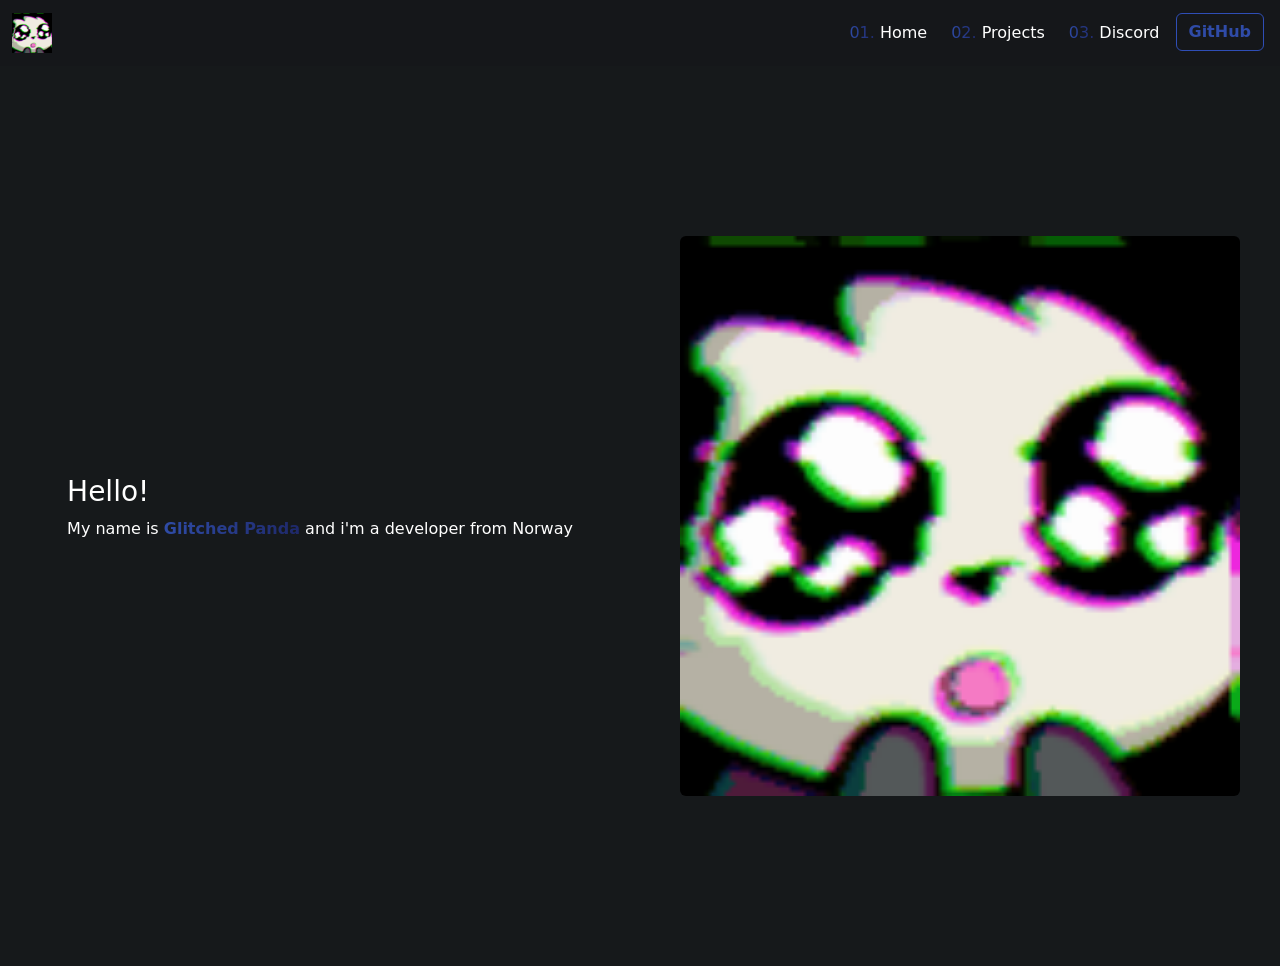
==== index.html @ eca8d56a "Added text i forgot to add in the previous commit" ====
<!doctype html>
<html lang="en">
  <head>
    <meta charset="utf-8">
    <meta name="viewport" content="width=device-width, initial-scale=1">
    <title>GlitchedPanda</title>

    <link href="assets/css/bootstrap.min.css" rel="stylesheet">
    <script src="assets/js/bootstrap.bundle.min.js"></script>

    <link rel="stylesheet" href="assets/css/colors.css">
    <link rel="shortcut icon" href="assets/images/logo.gif" type="image/x-icon">
    <link rel="apple-touch-icon" sizes="60x60" href="assets/images/logo.gif">
    <link rel="icon" href="/assets/images/logo.gif">
  </head>
  <body class="bg-dark-c text-white"> 
    <nav class="navbar navbar-expand-sm navbar-dark sticky-top">
      <div class="container-fluid">
        <a class="navbar-brand" href="#"><img src="assets/images/logo.gif" alt="Logo" style="width:40px;"></a>
        <button class="navbar-toggler" type="button" data-bs-toggle="collapse" data-bs-target="#collapsibleNavbar">
          <span class="navbar-toggler-icon"></span>
        </button>
        <div class="collapse navbar-collapse" id="collapsibleNavbar">
          
          <div class="me-auto"></div>

          <ul class="navbar-nav d-flex">
            <li class="nav-item p-1">
              <a class="nav-link blue-text-hover" href="/"><span class="blue-gradient-text">01.</span> Home</a>
            </li>
            <li class="nav-item p-1">
              <a class="nav-link blue-text-hover" href="/"><span class="blue-gradient-text">02.</span> Projects</a>
            </li>
            <li class="nav-item p-1">
              <a class="nav-link blue-text-hover" href="https://www.discordapp.com/users/792838035028705319" target="_blank"><span class="blue-gradient-text">03.</span> Discord</a>
            </li>
            <li class="nav-item p-1">
              <button class="btn btn-primary" type="button"><a href="https://github.com/GlitchedPanda" target="_blank" class="d-btn">GitHub</a></button>
            </li>
          </ul>
    
        </div>
      </div>
    </nav>

    <div class="container-fluid">
      <div class="row">
        <div class="col-lg-6 d-flex justify-content-center align-items-center" style="height: 100vh">
          <div class="">
            <h3>Hello!</h1>
            <p>My name is <strong class="blue-gradient-text">Glitched Panda</strong> and i'm a developer from Norway</p>
          </div>
        </div>
        <div class="col-lg-6 d-flex align-items-center justify-content-center">
          <img src="assets/images/logo.gif" alt="logo" class="thumbnail img-fluid rounded" style="width: 35rem;">
        </div>
    </div>
    </div>
  </body>
</html>
---- assets/css/colors.css ----
.navbar-dark {
    background-color: #15171a;
}

.bg-dark-c {
    background-color: #16191b;
}

.btn-primary {
    background-color: #2f4ba700;
    color: #2f4ba7;
    border-color: #2f4eb6;
    font-weight: bold;
    animation-delay: 0.25s;
}

.btn-primary:hover {
    color: #2a4396;
    background-color: #2f4ba73a;
    border-color: #2a4396;
}

.d-btn {
    color: #2f4ba7;
}

.d-btn:hover {
    color: #2a4396
}

.blue-gradient-text {
    background-color: #2f4ba7;
    background-image: linear-gradient(85deg, #2f4ca7, #1e2869);
    background-size: 100%;
    background-clip: text;
    -webkit-background-clip: text;
    -moz-background-clip: text;
    -webkit-text-fill-color: transparent; 
    -moz-text-fill-color: transparent;
}

.blue-text-hover {
    color: white;
    animation-delay: 0.25s;
}

.blue-text-hover:hover {
    color: #2f4ba7;
}

a {
    text-decoration: none;
    color: white;
}
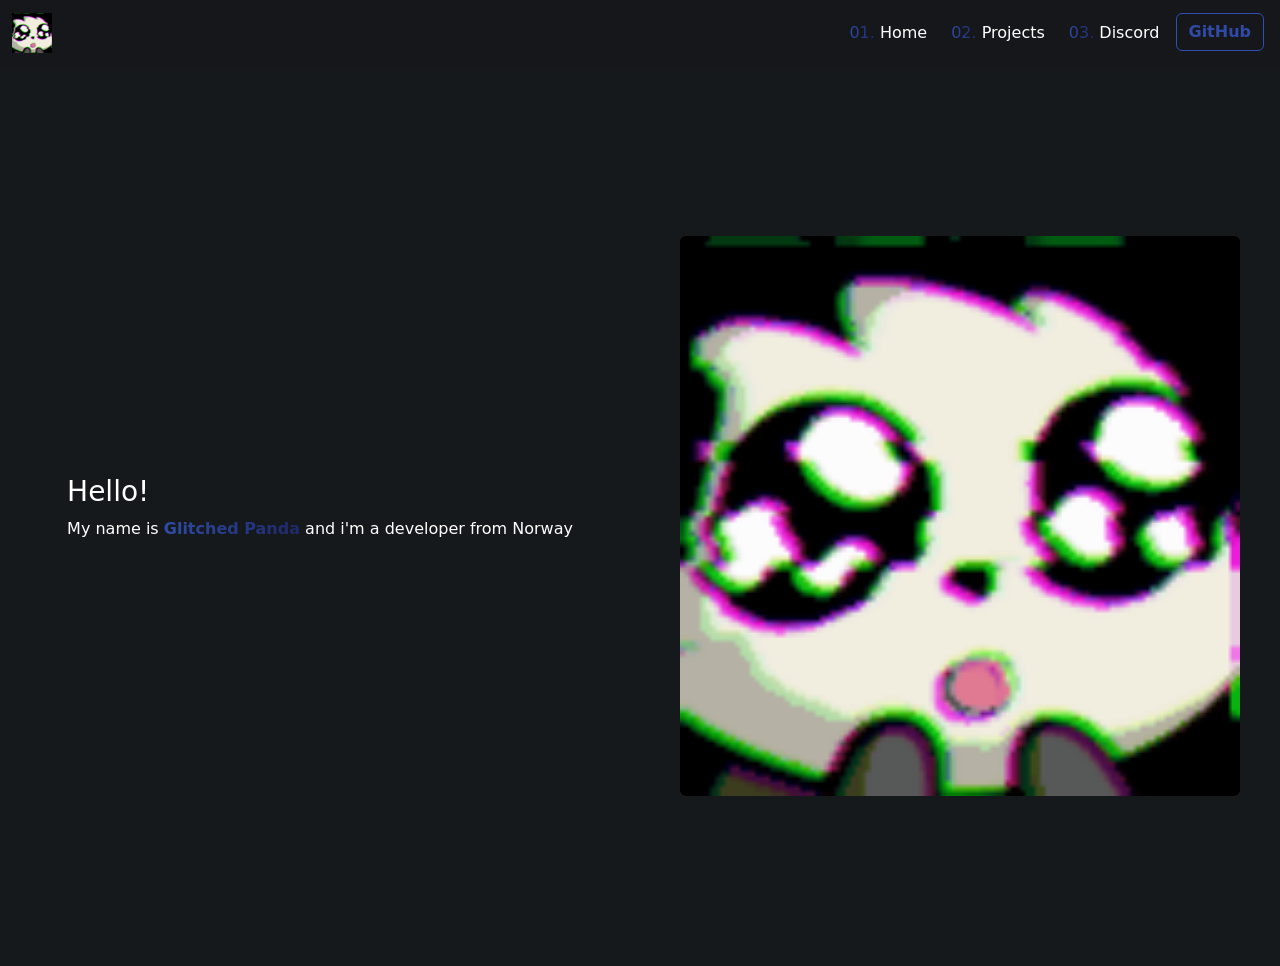
==== commit 3c405a43: "Further improve website responsiveness" ====
--- a/index.html
+++ b/index.html
@@ -44,17 +44,17 @@
     </nav>
 
     <div class="container-fluid">
-      <div class="row">
+      <div class="row justify-content-center align-items-center">
         <div class="col-lg-6 d-flex justify-content-center align-items-center" style="height: 100vh">
-          <div class="">
-            <h3>Hello!</h1>
+          <div class="p-5">
+            <h3>Hello!</h1> 
             <p>My name is <strong class="blue-gradient-text">Glitched Panda</strong> and i'm a developer from Norway</p>
           </div>
         </div>
-        <div class="col-lg-6 d-flex align-items-center justify-content-center">
+        <div class="col-lg-6 d-flex justify-content-center align-items-center" style="height: 100vh;">
           <img src="assets/images/logo.gif" alt="logo" class="thumbnail img-fluid rounded" style="width: 35rem;">
         </div>
-    </div>
+      </div>
     </div>
   </body>
 </html>
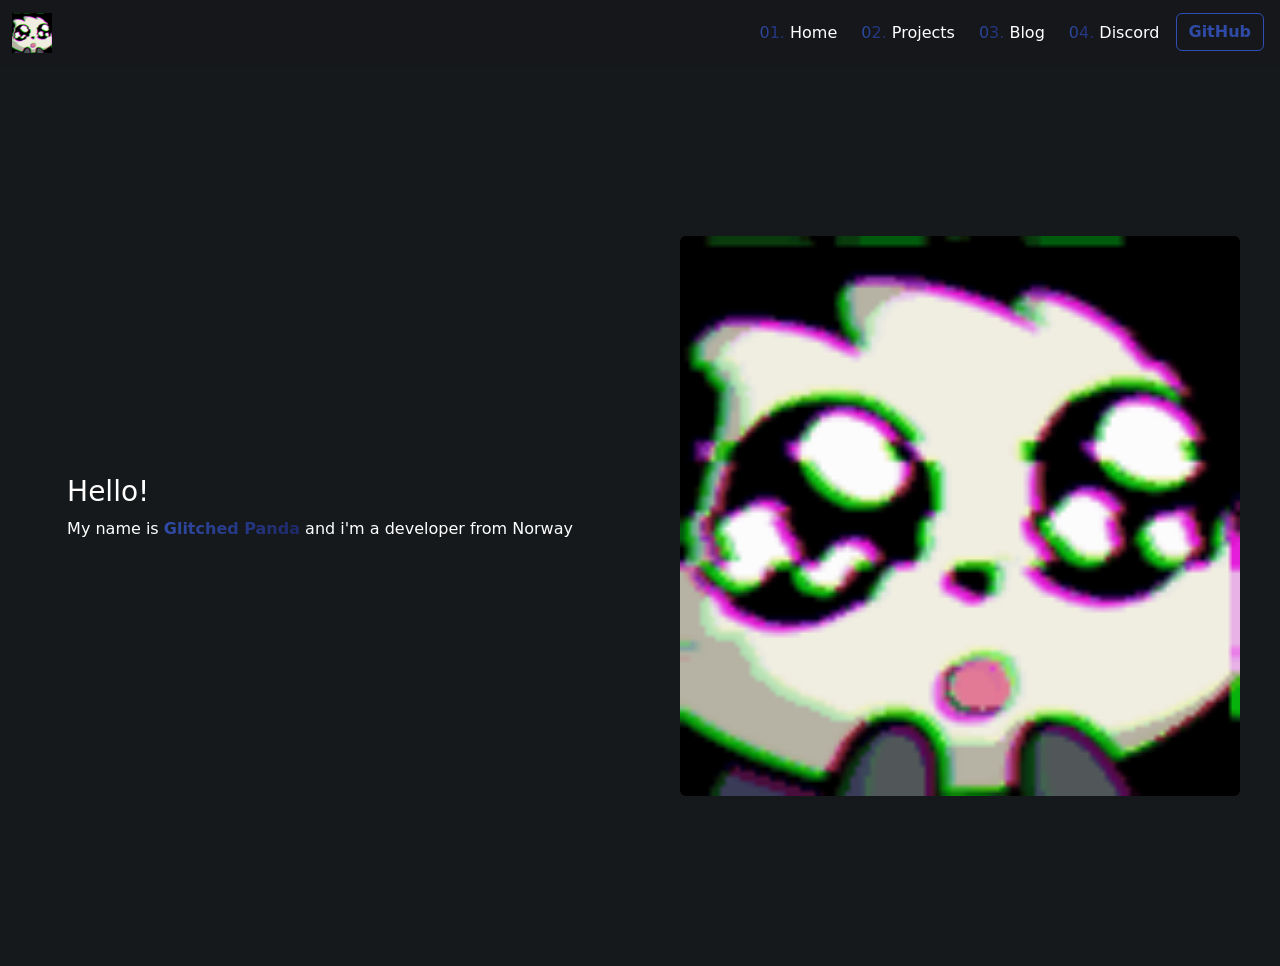
==== commit dcb3a6c2: "Added blog button to navbar" ====
--- a/index.html
+++ b/index.html
@@ -32,7 +32,10 @@
               <a class="nav-link blue-text-hover" href="/"><span class="blue-gradient-text">02.</span> Projects</a>
             </li>
             <li class="nav-item p-1">
-              <a class="nav-link blue-text-hover" href="https://www.discordapp.com/users/792838035028705319" target="_blank"><span class="blue-gradient-text">03.</span> Discord</a>
+              <a class="nav-link blue-text-hover" href="https://blog.glitchedpanda.cf/"><span class="blue-gradient-text">03.</span> Blog</a>
+            </li>
+            <li class="nav-item p-1">
+              <a class="nav-link blue-text-hover" href="https://www.discordapp.com/users/792838035028705319" target="_blank"><span class="blue-gradient-text">04.</span> Discord</a>
             </li>
             <li class="nav-item p-1">
               <button class="btn btn-primary" type="button"><a href="https://github.com/GlitchedPanda" target="_blank" class="d-btn">GitHub</a></button>
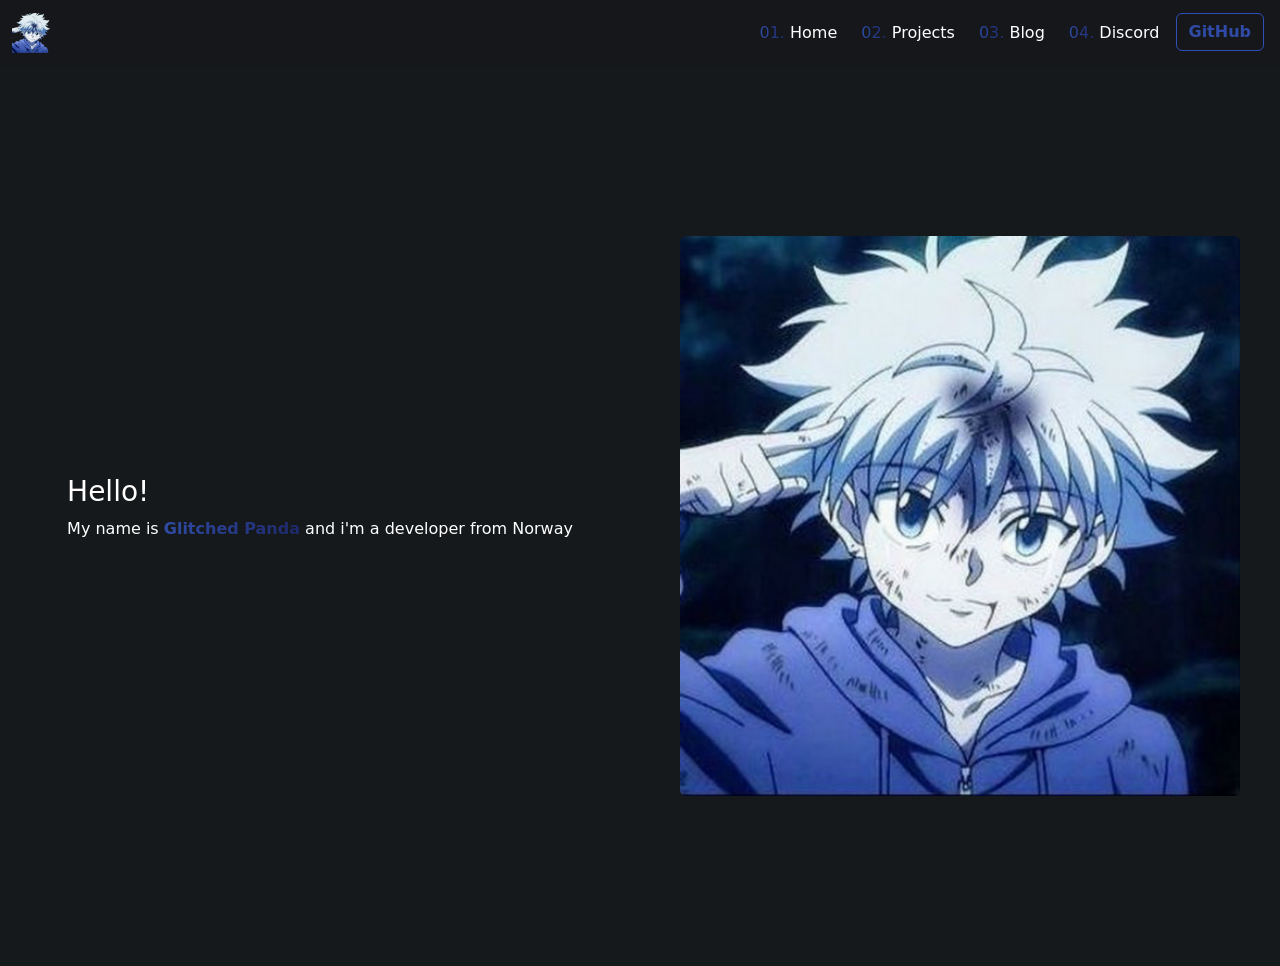
==== commit fe750269: "Updated image" ====
--- a/index.html
+++ b/index.html
@@ -9,14 +9,14 @@
     <script src="assets/js/bootstrap.bundle.min.js"></script>
 
     <link rel="stylesheet" href="assets/css/colors.css">
-    <link rel="shortcut icon" href="assets/images/logo.gif" type="image/x-icon">
-    <link rel="apple-touch-icon" sizes="60x60" href="assets/images/logo.gif">
-    <link rel="icon" href="/assets/images/logo.gif">
+    <link rel="shortcut icon" href="assets/images/logo-no-bg.png" type="image/x-icon">
+    <link rel="apple-touch-icon" sizes="60x60" href="assets/images/logo-no-bg.png">
+    <link rel="icon" href="/assets/images/logo-no-bg.png">
   </head>
   <body class="bg-dark-c text-white"> 
     <nav class="navbar navbar-expand-sm navbar-dark sticky-top">
       <div class="container-fluid">
-        <a class="navbar-brand" href="#"><img src="assets/images/logo.gif" alt="Logo" style="width:40px;"></a>
+        <a class="navbar-brand" href="#"><img src="assets/images/logo-no-bg.png" alt="Logo" style="width:40px;"></a>
         <button class="navbar-toggler" type="button" data-bs-toggle="collapse" data-bs-target="#collapsibleNavbar">
           <span class="navbar-toggler-icon"></span>
         </button>
@@ -55,7 +55,7 @@
           </div>
         </div>
         <div class="col-lg-6 d-flex justify-content-center align-items-center" style="height: 100vh;">
-          <img src="assets/images/logo.gif" alt="logo" class="thumbnail img-fluid rounded" style="width: 35rem;">
+          <img src="assets/images/logo.jpeg" alt="logo" class="thumbnail img-fluid rounded" style="width: 35rem;">
         </div>
       </div>
     </div>
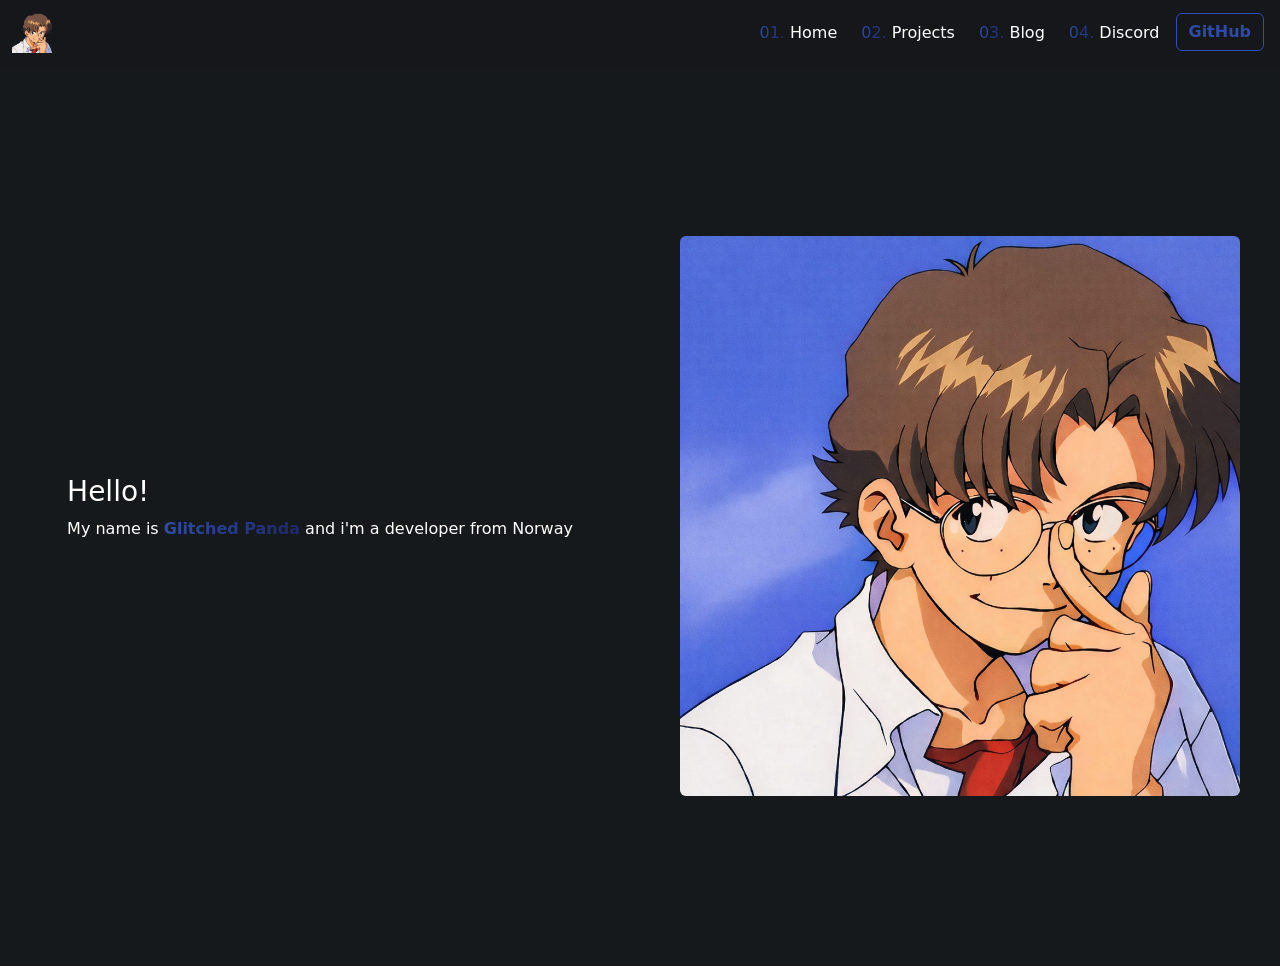
==== commit c5e027b2: "Updated images" ====
--- a/index.html
+++ b/index.html
@@ -16,7 +16,7 @@
   <body class="bg-dark-c text-white"> 
     <nav class="navbar navbar-expand-sm navbar-dark sticky-top">
       <div class="container-fluid">
-        <a class="navbar-brand" href="#"><img src="assets/images/logo-no-bg.png" alt="Logo" style="width:40px;"></a>
+        <a class="navbar-brand" href="#"><img src="assets/images/pfp-no-bg.png" alt="Logo" style="width:40px;"></a>
         <button class="navbar-toggler" type="button" data-bs-toggle="collapse" data-bs-target="#collapsibleNavbar">
           <span class="navbar-toggler-icon"></span>
         </button>
@@ -55,7 +55,7 @@
           </div>
         </div>
         <div class="col-lg-6 d-flex justify-content-center align-items-center" style="height: 100vh;">
-          <img src="assets/images/logo.jpeg" alt="logo" class="thumbnail img-fluid rounded" style="width: 35rem;">
+          <img src="assets/images/pfp.png" alt="logo" class="thumbnail img-fluid rounded" style="width: 35rem;">
         </div>
       </div>
     </div>
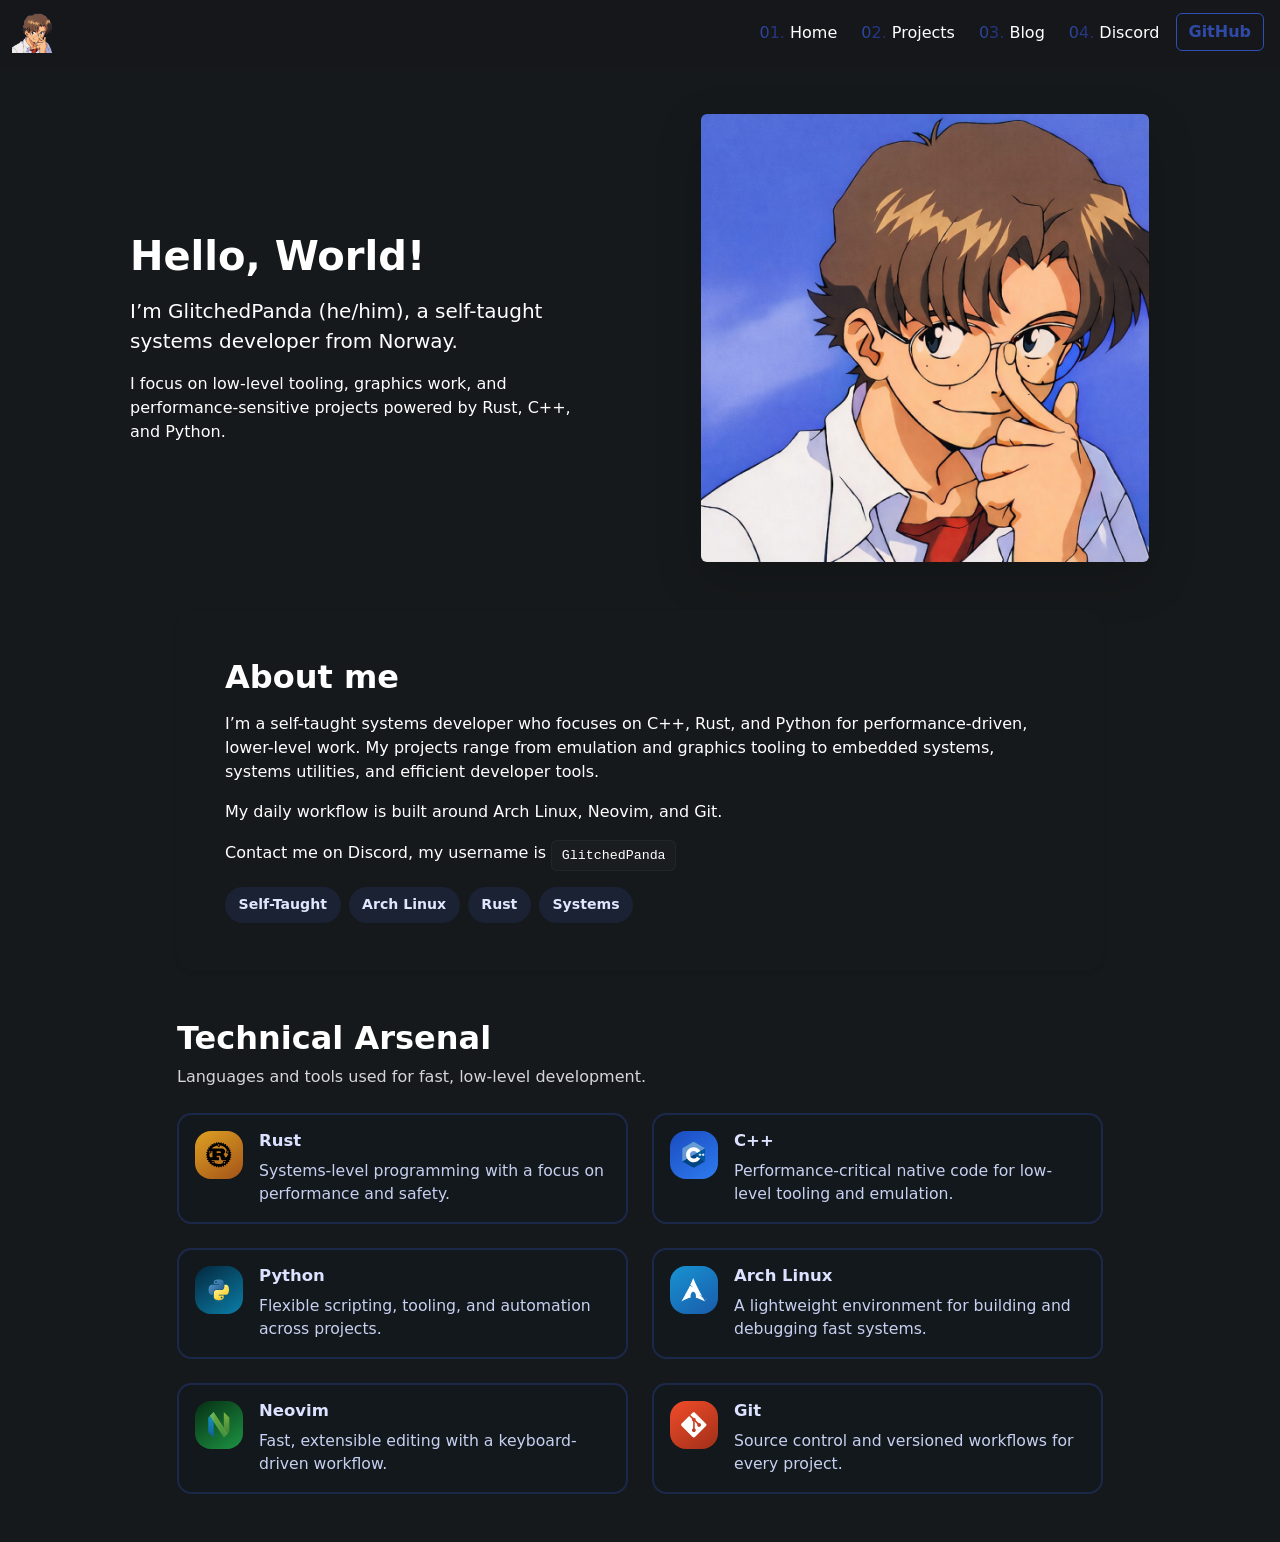
==== commit 7a908d32: "Updated website with a full main page and a basic projects overview page" ====
--- a/index.html
+++ b/index.html
@@ -4,14 +4,24 @@
     <meta charset="utf-8">
     <meta name="viewport" content="width=device-width, initial-scale=1">
     <title>GlitchedPanda</title>
+    <meta name="description" content="I’m a self-taught systems developer building fast tooling, emulation, and graphics work with Rust, C++, and Python.">
+    <meta property="og:title" content="GlitchedPanda">
+    <meta property="og:description" content="I build fast, low-level tools and graphics projects using Rust, C++, and Python.">
+    <meta property="og:type" content="website">
+    <meta property="og:image" content="/assets/images/pfp-no-bg.png">
+    <meta property="og:image:alt" content="GlitchedPanda profile logo">
+    <meta name="twitter:card" content="summary_large_image">
+    <meta name="twitter:title" content="GlitchedPanda">
+    <meta name="twitter:description" content="I build fast, low-level tools and graphics projects using Rust, C++, and Python.">
+    <meta name="twitter:image" content="/assets/images/pfp-no-bg.png">
 
     <link href="assets/css/bootstrap.min.css" rel="stylesheet">
     <script src="assets/js/bootstrap.bundle.min.js"></script>
 
     <link rel="stylesheet" href="assets/css/colors.css">
-    <link rel="shortcut icon" href="assets/images/logo-no-bg.png" type="image/x-icon">
-    <link rel="apple-touch-icon" sizes="60x60" href="assets/images/logo-no-bg.png">
-    <link rel="icon" href="/assets/images/logo-no-bg.png">
+    <link rel="shortcut icon" href="assets/images/pfp-no-bg.png" type="image/x-icon">
+    <link rel="apple-touch-icon" sizes="60x60" href="assets/images/pfp-no-bg.png">
+    <link rel="icon" href="/assets/images/pfp-no-bg.png">
   </head>
   <body class="bg-dark-c text-white"> 
     <nav class="navbar navbar-expand-sm navbar-dark sticky-top">
@@ -29,16 +39,16 @@
               <a class="nav-link blue-text-hover" href="/"><span class="blue-gradient-text">01.</span> Home</a>
             </li>
             <li class="nav-item p-1">
-              <a class="nav-link blue-text-hover" href="/"><span class="blue-gradient-text">02.</span> Projects</a>
-            </li>
-            <li class="nav-item p-1">
-              <a class="nav-link blue-text-hover" href="https://blog.glitchedpanda.cf/"><span class="blue-gradient-text">03.</span> Blog</a>
+              <a class="nav-link blue-text-hover" href="projects.html"><span class="blue-gradient-text">02.</span> Projects</a>
+            </li>
+            <li class="nav-item p-1">
+              <a class="nav-link blue-text-hover" href="https://blog.glitchedpanda.dev/"><span class="blue-gradient-text">03.</span> Blog</a>
             </li>
             <li class="nav-item p-1">
               <a class="nav-link blue-text-hover" href="https://www.discordapp.com/users/792838035028705319" target="_blank"><span class="blue-gradient-text">04.</span> Discord</a>
             </li>
             <li class="nav-item p-1">
-              <button class="btn btn-primary" type="button"><a href="https://github.com/GlitchedPanda" target="_blank" class="d-btn">GitHub</a></button>
+              <a class="btn btn-primary d-btn" href="https://github.com/GlitchedPanda" target="_blank">GitHub</a>
             </li>
           </ul>
     
@@ -46,18 +56,147 @@
       </div>
     </nav>
 
-    <div class="container-fluid">
-      <div class="row justify-content-center align-items-center">
-        <div class="col-lg-6 d-flex justify-content-center align-items-center" style="height: 100vh">
-          <div class="p-5">
-            <h3>Hello!</h1> 
-            <p>My name is <strong class="blue-gradient-text">Glitched Panda</strong> and i'm a developer from Norway</p>
+    <main class="container-fluid">
+      <section class="container py-5">
+        <div class="row g-4 justify-content-center align-items-center">
+          <div class="col-12 col-lg-6 d-flex align-items-center">
+            <div class="p-4 p-lg-5 text-center text-lg-start">
+              <h1 class="display-6 fw-bold mb-3">Hello, World!</h1>
+              <p class="lead mb-3">I’m GlitchedPanda (he/him), a self-taught systems developer from Norway.</p>
+              <p class="mb-0">I focus on low-level tooling, graphics work, and performance-sensitive projects powered by Rust, C++, and Python.</p>
+            </div>
+          </div>
+          <div class="col-12 col-lg-6 d-flex justify-content-center align-items-center">
+            <img src="assets/images/pfp.png" alt="logo" class="img-fluid rounded shadow-lg hero-image">
           </div>
         </div>
-        <div class="col-lg-6 d-flex justify-content-center align-items-center" style="height: 100vh;">
-          <img src="assets/images/pfp.png" alt="logo" class="thumbnail img-fluid rounded" style="width: 35rem;">
+      </section>
+
+      <section class="container pb-5">
+        <div class="row justify-content-center">
+          <div class="col-12 col-xl-10">
+            <div class="bg-dark-c p-4 p-lg-5 rounded-4 shadow-sm mb-5">
+              <h2 class="fw-bold mb-3">About me</h2>
+              <p class="mb-3">I’m a self-taught systems developer who focuses on C++, Rust, and Python for performance-driven, lower-level work. My projects range from emulation and graphics tooling to embedded systems, systems utilities, and efficient developer tools.</p>
+              <p class="mb-3">My daily workflow is built around Arch Linux, Neovim, and Git.</p>
+              <p class="mb-3">Contact me on Discord, my username is 
+                <span class="copy-code" id="discord-copy" role="button" tabindex="0" aria-label="Copy Discord username">
+                  <code class="discord-user">GlitchedPanda</code>
+                  <span class="copy-tooltip" aria-hidden="true">Copy</span>
+                </span>
+              </p>
+              <div class="d-flex flex-wrap gap-2">
+                <span class="tech-badge">Self-Taught</span>
+                <span class="tech-badge">Arch Linux</span>
+                <span class="tech-badge">Rust</span>
+                <span class="tech-badge">Systems</span>
+              </div>
+            </div>
+
+            <div class="mb-4">
+              <h2 class="fw-bold">Technical Arsenal</h2>
+              <p class="subtle-text mb-0">Languages and tools used for fast, low-level development.</p>
+            </div>
+
+            <div class="row g-4">
+              <div class="col-12 col-md-6">
+                <article class="card project-card h-100 p-3 tech-card">
+                  <div class="d-flex align-items-start gap-3">
+                    <div class="tech-icon rust-icon">
+                      <svg viewBox="0 0 128 128" aria-hidden="true">
+                        <path d="M62.96.242c-.232.135-1.203 1.528-2.16 3.097-2.4 3.94-2.426 3.942-5.65.55-2.098-2.208-2.605-2.612-3.28-2.607-.44.002-.995.152-1.235.332-.24.18-.916 1.612-1.504 3.183-1.346 3.6-1.41 3.715-2.156 3.86-.46.086-1.343-.407-3.463-1.929-1.565-1.125-3.1-2.045-3.411-2.045-1.291 0-1.655.706-2.27 4.4-.78 4.697-.754 4.681-4.988 2.758-1.71-.776-3.33-1.41-3.603-1.41-.274 0-.792.293-1.15.652-.652.652-.653.655-.475 4.246l.178 3.595-.68.364c-.602.322-1.017.283-3.684-.348-3.48-.822-4.216-.8-4.92.15l-.516.693.692 2.964c.38 1.63.745 3.2.814 3.487.067.287-.05.746-.26 1.02-.348.448-.717.49-3.94.44-5.452-.086-5.761.382-3.51 5.3.718 1.56 1.305 2.98 1.305 3.15 0 .898-.717 1.224-3.794 1.727-1.722.28-3.218.51-3.326.51-.107 0-.43.235-.717.522-.937.936-.671 1.816 1.453 4.814 2.646 3.735 2.642 3.75-1.73 5.421-4.971 1.902-5.072 2.37-1.287 5.96 3.525 3.344 3.53 3.295-.461 5.804C.208 62.8.162 62.846.085 63.876c-.093 1.253-.071 1.275 3.538 3.48 3.57 2.18 3.57 2.246.067 5.56C-.078 76.48.038 77 5.013 78.877c4.347 1.64 4.353 1.66 1.702 5.394-1.502 2.117-1.981 3-1.981 3.653 0 1.223.637 1.535 4.44 2.174 3.206.54 3.92.857 3.92 1.741 0 .182-.588 1.612-1.307 3.177-2.236 4.87-1.981 5.275 3.31 5.275 4.93 0 4.799-.15 3.737 4.294-.8 3.35-.813 3.992-.088 4.715.554.556 1.6.494 4.87-.289 2.499-.596 2.937-.637 3.516-.328l.66.354-.177 3.594c-.178 3.593-.177 3.595.475 4.248.358.36.884.652 1.165.652.282 0 1.903-.63 3.604-1.404 4.22-1.916 4.194-1.932 4.973 2.75.617 3.711.977 4.4 2.294 4.4.327 0 1.83-.88 3.34-1.958 2.654-1.893 3.342-2.19 4.049-1.74.182.115.89 1.67 1.572 3.455 1.003 2.625 1.37 3.31 1.929 3.576 1.062.51 1.72.1 4.218-2.62 3.016-3.286 3.14-3.27 5.602.72 2.72 4.406 3.424 4.396 6.212-.089 2.402-3.864 2.374-3.862 5.621-.47 2.157 2.25 2.616 2.61 3.343 2.61.464 0 1.019-.175 1.23-.388.214-.213.92-1.786 1.568-3.496.649-1.71 1.321-3.2 1.495-3.31.687-.436 1.398-.13 4.048 1.752 1.56 1.108 3.028 1.96 3.377 1.96 1.296 0 1.764-.92 2.302-4.535.46-3.082.554-3.378 1.16-3.685.596-.302.954-.2 3.75 1.07 1.701.77 3.323 1.402 3.604 1.402.282 0 .816-.302 1.184-.672l.672-.67-.184-3.448c-.177-3.29-.16-3.468.364-3.943.54-.488.596-.486 3.615.204 3.656.835 4.338.857 5.025.17.671-.67.664-.818-.254-4.69-1.03-4.346-1.168-4.19 3.78-4.19 3.374 0 3.75-.049 4.18-.523.718-.793.547-1.702-.896-4.779-.729-1.55-1.32-2.96-1.315-3.135.024-.914.743-1.227 4.065-1.767 2.033-.329 3.553-.71 3.829-.96.923-.833.584-1.918-1.523-4.873-2.642-3.703-2.63-3.738 1.599-5.297 5.064-1.866 5.209-2.488 1.419-6.09-3.51-3.335-3.512-3.317.333-5.677 4.648-2.853 4.655-3.496.082-6.335-3.933-2.44-3.93-2.406-.405-5.753 3.78-3.593 3.678-4.063-1.295-5.965-4.388-1.679-4.402-1.72-1.735-5.38 1.588-2.18 1.982-2.903 1.982-3.65 0-1.306-.586-1.598-4.436-2.22-3.216-.52-3.924-.835-3.924-1.75 0-.174.588-1.574 1.307-3.113 1.406-3.013 1.604-4.22.808-4.94-.428-.387-1-.443-4.067-.392-3.208.054-3.618.008-4.063-.439-.486-.488-.48-.557.278-3.725.931-3.88.935-3.975.17-4.694-.777-.73-1.262-.718-4.826.121-2.597.612-3.027.653-3.617.337l-.67-.36.185-3.582.186-3.58-.67-.67c-.369-.37-.891-.67-1.163-.67-.27 0-1.884.64-3.583 1.421-2.838 1.306-3.143 1.393-3.757 1.072-.612-.32-.714-.637-1.237-3.829-.603-3.693-.977-4.412-2.288-4.412-.311 0-1.853.925-3.426 2.055-2.584 1.856-2.93 2.032-3.574 1.807-.533-.186-.843-.59-1.221-1.599-.28-.742-.817-2.172-1.194-3.177-.762-2.028-1.187-2.482-2.328-2.482-.637 0-1.213.458-3.28 2.604-3.25 3.375-3.261 3.374-5.65-.545C66.073 1.78 65.075.382 64.81.24c-.597-.32-1.3-.32-1.85.002m2.96 11.798c2.83 2.014 1.326 6.75-2.144 6.75-3.368 0-5.064-4.057-2.66-6.36 1.358-1.3 3.304-1.459 4.805-.39m-3.558 12.507c1.855.705 2.616.282 6.852-3.8l3.182-3.07 1.347.18c4.225.56 12.627 4.25 17.455 7.666 4.436 3.14 10.332 9.534 12.845 13.93l.537.942-2.38 5.364c-1.31 2.95-2.382 5.673-2.382 6.053 0 .878.576 2.267 1.13 2.726.234.195 2.457 1.265 4.939 2.378l4.51 2.025.178 1.148c.23 1.495.26 5.167.052 6.21l-.163.816h-2.575c-2.987 0-2.756-.267-2.918 3.396-.118 2.656-.76 4.124-2.22 5.075-2.377 1.551-6.304 1.27-7.97-.57-.255-.284-.752-1.705-1.105-3.16-1.03-4.254-2.413-6.64-5.193-8.965-.878-.733-1.595-1.418-1.595-1.522 0-.102.965-.915 2.145-1.803 4.298-3.24 6.77-7.012 7.04-10.747.519-7.126-5.158-13.767-13.602-15.92-2.002-.51-2.857-.526-27.624-.526-14.057 0-25.56-.092-25.56-.204 0-.263 3.125-3.295 4.965-4.816 5.054-4.178 11.618-7.465 18.417-9.22l2.35-.61 3.34 3.387c1.839 1.863 3.64 3.5 4.003 3.637M20.3 46.34c1.539 1.008 2.17 3.54 1.26 5.062-1.405 2.356-4.966 2.455-6.373.178-2.046-3.309 1.895-7.349 5.113-5.24m90.672.13c4.026 2.454.906 8.493-3.404 6.586-2.877-1.273-2.97-5.206-.155-6.64 1.174-.6 2.523-.579 3.56.053M32.163 61.5v15.02h-13.28l-.526-2.285c-1.036-4.5-1.472-9.156-1.211-12.969l.182-2.679 4.565-2.047c2.864-1.283 4.706-2.262 4.943-2.625 1.038-1.584.94-2.715-.518-5.933l-.68-1.502h6.523V61.5M70.39 47.132c2.843.74 4.345 2.245 4.349 4.355.002 1.55-.765 2.52-2.67 3.38-1.348.61-1.562.625-10.063.708l-8.686.084v-8.92h7.782c6.078 0 8.112.086 9.288.393m-2.934 21.554c1.41.392 3.076 1.616 3.93 2.888.898 1.337 1.423 3.076 2.667 8.836 1.05 4.87 1.727 6.46 3.62 8.532 2.345 2.566 1.8 2.466 13.514 2.466 5.61 0 10.198.09 10.198.2 0 .197-3.863 4.764-4.03 4.764-.048 0-2.066-.422-4.484-.939-6.829-1.458-7.075-1.287-8.642 6.032l-1.008 4.702-.91.448c-1.518.75-6.453 2.292-9.01 2.82-4.228.87-8.828 1.162-12.871.821-6.893-.585-16.02-3.259-16.377-4.8-.075-.327-.535-2.443-1.018-4.704-.485-2.26-1.074-4.404-1.31-4.764-1.13-1.724-2.318-1.83-7.547-.674-1.98.44-3.708.796-3.84.796-.248 0-3.923-4.249-3.923-4.535 0-.09 8.728-.194 19.396-.23l19.395-.066.07-6.89c.05-4.865-.018-6.997-.23-7.25-.234-.284-1.485-.358-6.011-.358H53.32v-8.36l6.597.001c3.626.002 7.02.12 7.539.264M37.57 100.02c3.084 1.88 1.605 6.804-2.043 6.8-3.74 0-5.127-4.88-1.94-6.826 1.055-.643 2.908-.63 3.983.026m56.48.206c1.512 1.108 2.015 3.413 1.079 4.95-2.46 4.034-8.612.827-6.557-3.419 1.01-2.085 3.695-2.837 5.478-1.53"></path>
+                      </svg>
+                    </div>
+                    <div>
+                      <h3 class="h6 project-card-title mb-2">Rust</h3>
+                      <p class="project-card-text mb-0">Systems-level programming with a focus on performance and safety.</p>
+                    </div>
+                  </div>
+                </article>
+              </div>
+              <div class="col-12 col-md-6">
+                <article class="card project-card h-100 p-3 tech-card">
+                  <div class="d-flex align-items-start gap-3">
+                    <div class="tech-icon cpp-icon">      
+                      <svg viewBox="0 0 128 128">
+                        <path fill="#00599c" d="M118.766 95.82c.89-1.543 1.441-3.28 1.441-4.843V36.78c0-1.558-.55-3.297-1.441-4.84l-55.32 31.94Zm0 0"></path>
+                        <path fill="#004482" d="m68.36 126.586 46.933-27.094c1.352-.781 2.582-2.129 3.473-3.672l-55.32-31.94L8.12 95.82c.89 1.543 2.121 2.89 3.473 3.672l46.933 27.094c2.703 1.562 7.13 1.562 9.832 0Zm0 0"></path>
+                        <path fill="#659ad2" d="M118.766 31.941c-.891-1.546-2.121-2.894-3.473-3.671L68.359 1.172c-2.703-1.563-7.129-1.563-9.832 0L11.594 28.27C8.89 29.828 6.68 33.66 6.68 36.78v54.196c0 1.562.55 3.3 1.441 4.843L63.445 63.88Zm0 0"></path>
+                        <path fill="#fff" d="M63.445 26.035c-20.867 0-37.843 16.977-37.843 37.844s16.976 37.844 37.843 37.844c13.465 0 26.024-7.247 32.77-18.91L79.84 73.335c-3.38 5.84-9.66 9.465-16.395 9.465-10.433 0-18.922-8.488-18.922-18.922 0-10.434 8.49-18.922 18.922-18.922 6.73 0 13.017 3.629 16.39 9.465l16.38-9.477c-6.75-11.664-19.305-18.91-32.77-18.91zM92.88 57.57v4.207h-4.207v4.203h4.207v4.207h4.203V65.98h4.203v-4.203h-4.203V57.57H92.88zm15.766 0v4.207h-4.204v4.203h4.204v4.207h4.207V65.98h4.203v-4.203h-4.203V57.57h-4.207z"></path>
+                      </svg>     
+                    </div>
+                    <div>
+                      <h3 class="h6 project-card-title mb-2">C++</h3>
+                      <p class="project-card-text mb-0">Performance-critical native code for low-level tooling and emulation.</p>
+                    </div>
+                  </div>
+                </article>
+              </div>
+              <div class="col-12 col-md-6">
+                <article class="card project-card h-100 p-3 tech-card">
+                  <div class="d-flex align-items-start gap-3">
+                    <div class="tech-icon py-icon">
+                      <svg viewBox="0 0 128 128">
+                        <linearGradient id="python-original-a" gradientUnits="userSpaceOnUse" x1="70.252" y1="1237.476" x2="170.659" y2="1151.089" gradientTransform="matrix(.563 0 0 -.568 -29.215 707.817)"><stop offset="0" stop-color="#5A9FD4"></stop><stop offset="1" stop-color="#306998"></stop></linearGradient><linearGradient id="python-original-b" gradientUnits="userSpaceOnUse" x1="209.474" y1="1098.811" x2="173.62" y2="1149.537" gradientTransform="matrix(.563 0 0 -.568 -29.215 707.817)"><stop offset="0" stop-color="#FFD43B"></stop><stop offset="1" stop-color="#FFE873"></stop></linearGradient><path fill="url(#python-original-a)" d="M63.391 1.988c-4.222.02-8.252.379-11.8 1.007-10.45 1.846-12.346 5.71-12.346 12.837v9.411h24.693v3.137H29.977c-7.176 0-13.46 4.313-15.426 12.521-2.268 9.405-2.368 15.275 0 25.096 1.755 7.311 5.947 12.519 13.124 12.519h8.491V67.234c0-8.151 7.051-15.34 15.426-15.34h24.665c6.866 0 12.346-5.654 12.346-12.548V15.833c0-6.693-5.646-11.72-12.346-12.837-4.244-.706-8.645-1.027-12.866-1.008zM50.037 9.557c2.55 0 4.634 2.117 4.634 4.721 0 2.593-2.083 4.69-4.634 4.69-2.56 0-4.633-2.097-4.633-4.69-.001-2.604 2.073-4.721 4.633-4.721z" transform="translate(0 10.26)"></path><path fill="url(#python-original-b)" d="M91.682 28.38v10.966c0 8.5-7.208 15.655-15.426 15.655H51.591c-6.756 0-12.346 5.783-12.346 12.549v23.515c0 6.691 5.818 10.628 12.346 12.547 7.816 2.297 15.312 2.713 24.665 0 6.216-1.801 12.346-5.423 12.346-12.547v-9.412H63.938v-3.138h37.012c7.176 0 9.852-5.005 12.348-12.519 2.578-7.735 2.467-15.174 0-25.096-1.774-7.145-5.161-12.521-12.348-12.521h-9.268zM77.809 87.927c2.561 0 4.634 2.097 4.634 4.692 0 2.602-2.074 4.719-4.634 4.719-2.55 0-4.633-2.117-4.633-4.719 0-2.595 2.083-4.692 4.633-4.692z" transform="translate(0 10.26)"></path><radialGradient id="python-original-c" cx="1825.678" cy="444.45" r="26.743" gradientTransform="matrix(0 -.24 -1.055 0 532.979 557.576)" gradientUnits="userSpaceOnUse"><stop offset="0" stop-color="#B8B8B8" stop-opacity=".498"></stop><stop offset="1" stop-color="#7F7F7F" stop-opacity="0"></stop></radialGradient><path opacity=".444" fill="url(#python-original-c)" d="M97.309 119.597c0 3.543-14.816 6.416-33.091 6.416-18.276 0-33.092-2.873-33.092-6.416 0-3.544 14.815-6.417 33.092-6.417 18.275 0 33.091 2.872 33.091 6.417z"></path>
+                      </svg>
+                    </div>
+                    <div>
+                      <h3 class="h6 project-card-title mb-2">Python</h3>
+                      <p class="project-card-text mb-0">Flexible scripting, tooling, and automation across projects.</p>
+                    </div>
+                  </div>
+                </article>
+              </div>
+              <div class="col-12 col-md-6">
+                <article class="card project-card h-100 p-3 tech-card">
+                  <div class="d-flex align-items-start gap-3">
+                    <div class="tech-icon arch-icon">
+                      <svg viewBox="0 0 128 128">
+                        <g fill="currentColor"><path fill-rule="evenodd" d="M61.113 4.886C55.82 17.788 52.629 26.23 46.738 38.749c3.613 3.805 8.047 8.242 15.246 13.25-7.742-3.168-13.02-6.347-16.969-9.648-7.539 15.644-19.351 37.933-43.324 80.77 18.844-10.817 33.45-17.485 47.059-20.032a33.989 33.989 0 0 1-.895-8.023l.024-.602c.296-12.004 6.578-21.238 14.015-20.61 7.438.626 13.223 10.872 12.922 22.876-.055 2.261-.312 4.433-.762 6.449 13.465 2.621 27.914 9.273 46.5 19.941-3.664-6.707-6.933-12.757-10.058-18.52-4.922-3.792-10.055-8.726-20.524-14.073 7.196 1.863 12.348 4.007 16.364 6.406C74.578 38.12 72.004 30.308 61.113 4.886Zm0 0"></path><path d="M121.14 112.57v-3.243h-1.215v-.433h2.93v.433h-1.223v3.243h-.492M123.363 112.57v-3.676h.734l.875 2.601c.082.243.14.426.176.543.043-.132.11-.328.2-.586l.882-2.558h.66v3.676h-.472v-3.079l-1.075 3.079h-.441l-1.066-3.13v3.13h-.473"></path></g>
+                      </svg>
+                    </div>
+                    <div>
+                      <h3 class="h6 project-card-title mb-2">Arch Linux</h3>
+                      <p class="project-card-text mb-0">A lightweight environment for building and debugging fast systems.</p>
+                    </div>
+                  </div>
+                </article>
+              </div>
+              <div class="col-12 col-md-6">
+                <article class="card project-card h-100 p-3 tech-card">
+                  <div class="d-flex align-items-start gap-3">
+                    <div class="tech-icon nvim-icon"> 
+                    <svg viewBox="0 0 128 128">
+                      <defs> <linearGradient id="a" x1="0.5" x2="0.5" y1="0" y2="1" gradientTransform="matrix(32.95703 0 0 154.72266 .426 .426)" gradientUnits="userSpaceOnUse"> <stop offset="0" stop-color="#16b0ed" stop-opacity=".8"></stop> <stop offset="1" stop-color="#0f59b2" stop-opacity=".835294"></stop> </linearGradient> <linearGradient id="b" x1="0.5" x2="0.5" y1="0" y2="1" gradientTransform="matrix(-33.59375 0 0 154.72266 128 .426)" gradientUnits="userSpaceOnUse"> <stop offset="0" stop-color="#7db643"></stop> <stop offset="1" stop-color="#367533"></stop> </linearGradient> <linearGradient id="c" x1="0.5" x2="0.5" y1="0" y2="1" gradientTransform="matrix(109.71484 0 0 154.72656 9.355 .637)" gradientUnits="userSpaceOnUse"> <stop offset="0" stop-color="#88c649" stop-opacity=".8"></stop> <stop offset="1" stop-color="#439240" stop-opacity=".839216"></stop> </linearGradient> </defs> <g fill-rule="evenodd"> <path fill="url(#a)" d="M.426 33.703 33.383.426v154.722L.426 122.258Zm0 0" transform="translate(10.95 -.352) scale(.82614)"></path> <path fill="url(#b)" d="M127.773 34 94.406.426l.676 154.722L128 122.254Zm0 0" transform="translate(10.95 -.352) scale(.82614)"></path> <path fill="url(#c)" d="m33.379.637 85.691 130.75-23.98 23.976L9.355 24.903Zm0 0" transform="translate(10.95 -.352) scale(.82614)"></path> <path fill-opacity="0.129412" d="m38.53 50.01-.04 4.244-21.743-32.18 2.014-2.06zm0 0"></path> </g> 
+                    </svg>
+                    </div>
+                    <div>
+                      <h3 class="h6 project-card-title mb-2">Neovim</h3>
+                      <p class="project-card-text mb-0">Fast, extensible editing with a keyboard-driven workflow.</p>
+                    </div>
+                  </div>
+                </article>
+              </div>
+              <div class="col-12 col-md-6">
+                <article class="card project-card h-100 p-3 tech-card">
+                  <div class="d-flex align-items-start gap-3">
+                    <div class="tech-icon git-icon">        
+                      <svg viewBox="0 0 128 128">
+                        <path fill="currentColor" d="M124.737 58.378L69.621 3.264c-3.172-3.174-8.32-3.174-11.497 0L46.68 14.71l14.518 14.518c3.375-1.139 7.243-.375 9.932 2.314 2.703 2.706 3.461 6.607 2.294 9.993l13.992 13.993c3.385-1.167 7.292-.413 9.994 2.295 3.78 3.777 3.78 9.9 0 13.679a9.673 9.673 0 01-13.683 0 9.677 9.677 0 01-2.105-10.521L68.574 47.933l-.002 34.341a9.708 9.708 0 012.559 1.828c3.778 3.777 3.778 9.898 0 13.683-3.779 3.777-9.904 3.777-13.679 0-3.778-3.784-3.778-9.905 0-13.683a9.65 9.65 0 013.167-2.11V47.333a9.581 9.581 0 01-3.167-2.111c-2.862-2.86-3.551-7.06-2.083-10.576L41.056 20.333 3.264 58.123a8.133 8.133 0 000 11.5l55.117 55.114c3.174 3.174 8.32 3.174 11.499 0l54.858-54.858a8.135 8.135 0 00-.001-11.501z"></path>
+                      </svg>
+                    </div>
+                    <div>
+                      <h3 class="h6 project-card-title mb-2">Git</h3>
+                      <p class="project-card-text mb-0">Source control and versioned workflows for every project.</p>
+                    </div>
+                  </div>
+                </article>
+              </div>
+            </div>
+          </div>
         </div>
-      </div>
-    </div>
+      </section>
+    </main>
+    <script src="assets/js/discord-copy.js"></script>
   </body>
 </html>
--- a/assets/css/colors.css
+++ b/assets/css/colors.css
@@ -39,6 +39,271 @@
     -moz-text-fill-color: transparent;
 }
 
+.project-card {
+    background: rgba(20, 24, 29, 0.92);
+    border: 1px solid rgba(47, 75, 167, 0.22);
+    transition: transform 0.25s ease, border-color 0.25s ease, box-shadow 0.25s ease;
+}
+
+.project-card:hover {
+    transform: translateY(-6px);
+    border-color: #2f4ba7;
+    box-shadow: 0 28px 60px rgba(47, 75, 167, 0.22);
+}
+
+.hero-image {
+    width: 100%;
+    max-width: 28rem;
+}
+
+.tech-badge {
+    display: inline-flex;
+    align-items: center;
+    padding: 0.45rem 0.85rem;
+    border-radius: 999px;
+    background: rgba(47, 75, 167, 0.18);
+    color: #dfe7ff;
+    font-size: 0.88rem;
+    font-weight: 600;
+}
+
+.tech-card .tech-icon {
+    width: 3rem;
+    height: 3rem;
+    border-radius: 1rem;
+    display: inline-flex;
+    align-items: center;
+    justify-content: center;
+    flex-shrink: 0;
+    position: relative;
+}
+
+.tech-card .tech-icon svg {
+    width: 1.6rem;
+    height: 1.6rem;
+    position: relative;
+    z-index: 1;
+}
+
+/* Projects view: stronger, larger card presentation */
+#projects-grid .project-card {
+    border-width: 2px;
+    border-style: solid;
+    border-color: rgba(47,75,167,0.36);
+    padding: 1rem;
+    border-radius: 0.9rem;
+}
+
+#projects-grid .project-card .card-body {
+    padding: 1.25rem;
+}
+
+#projects-grid .project-card:hover {
+    transform: translateY(-10px);
+    box-shadow: 0 40px 90px rgba(47,75,167,0.24);
+}
+
+/* Main page tech cards: wider borders and bolder look */
+.tech-card {
+    border-width: 2px;
+    border-style: solid;
+    border-color: rgba(47,75,167,0.32);
+    padding: 0.9rem;
+    border-radius: 0.9rem;
+}
+
+.tech-card .card-body {
+    padding: 1rem 0.75rem;
+}
+
+.project-card-title {
+    font-weight: 700;
+    font-size: 1.03rem;
+}
+
+.project-card-text {
+    font-size: 0.98rem;
+    color: #e6ecff;
+}
+
+.rust-icon {
+    background: linear-gradient(145deg, #dea123, #a35318);
+    color: #151515;
+}
+
+.cpp-icon {
+    background: linear-gradient(145deg, #1b4cc0, #2e7bf0);
+    color: #fff;
+}
+
+.py-icon {
+    /* stronger contrast: dark blue to bright teal for clear gradient */
+    background: linear-gradient(145deg, #04283e, #0b7ea8);
+    color: #ffffff;
+}
+
+.arch-icon {
+    background: linear-gradient(145deg, #1793d1, #1a5bab);
+    color: #fff;
+}
+
+.nvim-icon {
+    /* stronger contrast: deep green to vivid green for clearer gradient */
+    background: linear-gradient(145deg, #062f14, #1d9443);
+    color: #ffffff;
+}
+
+.git-icon {
+    background: linear-gradient(145deg, #f14c29, #a02f19);
+    color: #fff;
+}
+
+.project-card-title {
+    color: #dce2ff;
+}
+
+.subtle-text {
+    color: rgba(255, 255, 255, 0.82);
+}
+
+.discord-user {
+    color: #74a7ff;
+}
+
+/* Copyable code block styling for Discord username */
+.copy-code {
+    position: relative;
+    display: inline-flex;
+    align-items: center;
+    gap: 0.5rem;
+    background: rgba(255,255,255,0.02);
+    border: 1px solid rgba(255,255,255,0.04);
+    padding: 0.28rem 0.6rem;
+    border-radius: 6px;
+    font-family: ui-monospace, SFMono-Regular, Menlo, Monaco, "Roboto Mono", monospace;
+    font-size: 0.95rem;
+    cursor: pointer;
+}
+
+.copy-code code {
+    background: transparent;
+    padding: 0;
+    border: none;
+    color: inherit;
+}
+
+.copy-tooltip {
+    position: absolute;
+    top: calc(100% + 6px);
+    left: 0;
+    right: 0;
+    background: rgba(20,24,29,0.96);
+    color: #c9ddff;
+    padding: 6px 8px;
+    border-radius: 6px;
+    font-size: 0.78rem;
+    box-shadow: 0 6px 18px rgba(2,6,23,0.6);
+    opacity: 0;
+    transform: translateY(6px);
+    transition: opacity 0.14s ease, transform 0.14s ease;
+    pointer-events: none;
+    white-space: normal;
+    text-align: center;
+    width: auto;
+}
+
+.copy-code:hover .copy-tooltip,
+.copy-code.show-tooltip .copy-tooltip {
+    opacity: 1;
+    transform: translateY(0);
+}
+
+.copy-code.copied {
+    border-color: rgba(116,167,255,0.55);
+    background: rgba(116,167,255,0.04);
+}
+
+.project-card-text {
+    color: #c7d0f0;
+}
+
+.project-meta {
+    font-size: 0.92rem;
+    color: #98a6ce;
+}
+
+/* Projects page loader: center in a taller area, larger, and white */
+#projects-status {
+    min-height: 38vh;
+    display: flex;
+    align-items: center;
+    justify-content: center;
+}
+
+#projects-status .spinner-border {
+    width: 3rem;
+    height: 3rem;
+    border-width: 0.35rem;
+    color: #ffffff; /* makes the spinner white */
+}
+
+#projects-status span {
+    color: #ffffff;
+    font-size: 1rem;
+}
+
+.navbar {
+    position: relative;
+    z-index: 1000;
+}
+
+@media (max-width: 767.98px) {
+    .navbar {
+        position: sticky;
+        top: 0;
+        z-index: 1050;
+    }
+
+    .navbar-collapse {
+        position: absolute;
+        top: 100%;
+        left: 0;
+        right: 0;
+        background: rgba(21, 23, 26, 0.97);
+        border-radius: 0 0 1rem 1rem;
+        padding: 0.75rem 1rem 1rem;
+        box-shadow: 0 20px 60px rgba(0, 0, 0, 0.24);
+        max-height: calc(100vh - 5.5rem);
+        overflow-y: auto;
+    }
+
+    .navbar-collapse.collapse {
+        display: none !important;
+    }
+
+    .navbar-collapse.show {
+        display: block !important;
+    }
+
+    .navbar-nav {
+        text-align: center;
+        width: 100%;
+    }
+
+    .navbar-nav .nav-item {
+        width: 100%;
+    }
+
+    .navbar-nav .nav-link,
+    .navbar-nav .btn {
+        width: 100%;
+    }
+
+    .navbar-brand img {
+        width: 34px;
+    }
+}
+
 .blue-text-hover {
     color: white;
     animation-delay: 0.25s;
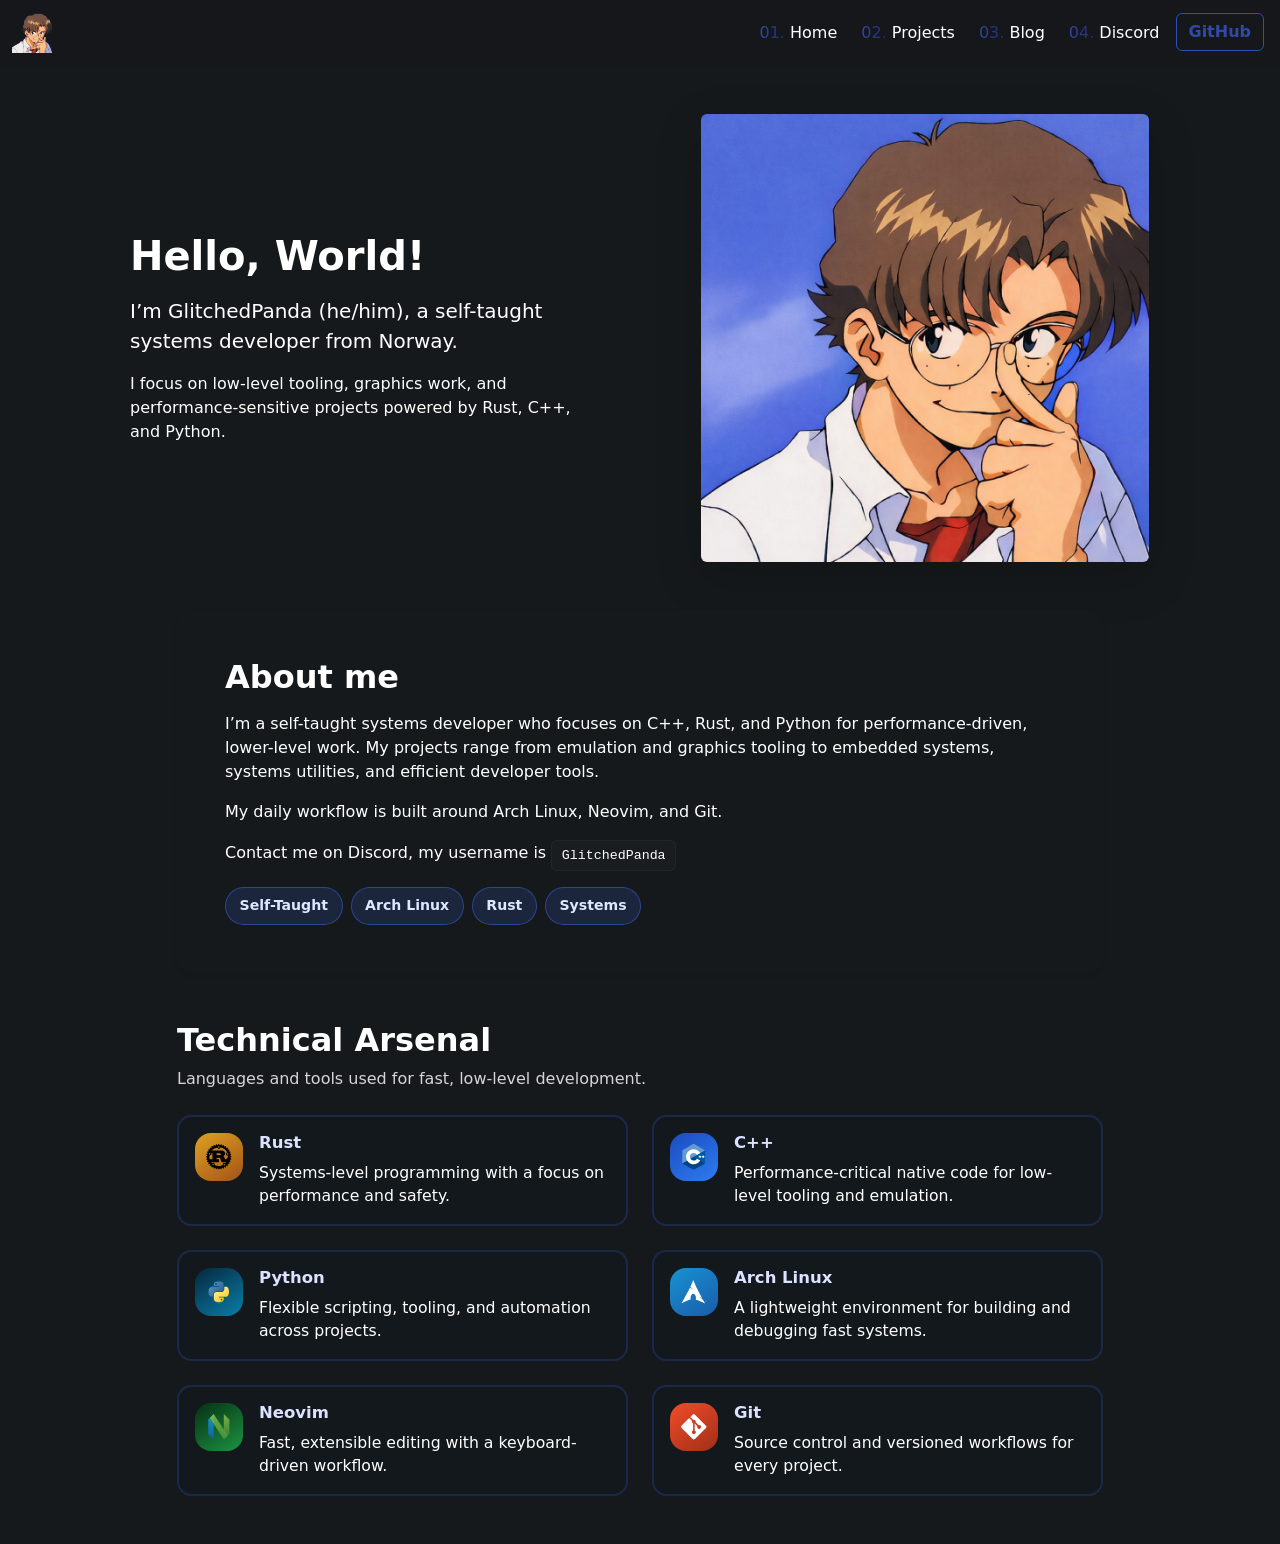
==== commit 8c336e2e: "Improved the projects page + some quickfixes" ====
--- a/index.html
+++ b/index.html
@@ -118,7 +118,7 @@
                 <article class="card project-card h-100 p-3 tech-card">
                   <div class="d-flex align-items-start gap-3">
                     <div class="tech-icon cpp-icon">      
-                      <svg viewBox="0 0 128 128">
+                      <svg viewBox="0 0 128 128" aria-hidden="true">
                         <path fill="#00599c" d="M118.766 95.82c.89-1.543 1.441-3.28 1.441-4.843V36.78c0-1.558-.55-3.297-1.441-4.84l-55.32 31.94Zm0 0"></path>
                         <path fill="#004482" d="m68.36 126.586 46.933-27.094c1.352-.781 2.582-2.129 3.473-3.672l-55.32-31.94L8.12 95.82c.89 1.543 2.121 2.89 3.473 3.672l46.933 27.094c2.703 1.562 7.13 1.562 9.832 0Zm0 0"></path>
                         <path fill="#659ad2" d="M118.766 31.941c-.891-1.546-2.121-2.894-3.473-3.671L68.359 1.172c-2.703-1.563-7.129-1.563-9.832 0L11.594 28.27C8.89 29.828 6.68 33.66 6.68 36.78v54.196c0 1.562.55 3.3 1.441 4.843L63.445 63.88Zm0 0"></path>
@@ -136,7 +136,7 @@
                 <article class="card project-card h-100 p-3 tech-card">
                   <div class="d-flex align-items-start gap-3">
                     <div class="tech-icon py-icon">
-                      <svg viewBox="0 0 128 128">
+                      <svg viewBox="0 0 128 128" aria-hidden="true">
                         <linearGradient id="python-original-a" gradientUnits="userSpaceOnUse" x1="70.252" y1="1237.476" x2="170.659" y2="1151.089" gradientTransform="matrix(.563 0 0 -.568 -29.215 707.817)"><stop offset="0" stop-color="#5A9FD4"></stop><stop offset="1" stop-color="#306998"></stop></linearGradient><linearGradient id="python-original-b" gradientUnits="userSpaceOnUse" x1="209.474" y1="1098.811" x2="173.62" y2="1149.537" gradientTransform="matrix(.563 0 0 -.568 -29.215 707.817)"><stop offset="0" stop-color="#FFD43B"></stop><stop offset="1" stop-color="#FFE873"></stop></linearGradient><path fill="url(#python-original-a)" d="M63.391 1.988c-4.222.02-8.252.379-11.8 1.007-10.45 1.846-12.346 5.71-12.346 12.837v9.411h24.693v3.137H29.977c-7.176 0-13.46 4.313-15.426 12.521-2.268 9.405-2.368 15.275 0 25.096 1.755 7.311 5.947 12.519 13.124 12.519h8.491V67.234c0-8.151 7.051-15.34 15.426-15.34h24.665c6.866 0 12.346-5.654 12.346-12.548V15.833c0-6.693-5.646-11.72-12.346-12.837-4.244-.706-8.645-1.027-12.866-1.008zM50.037 9.557c2.55 0 4.634 2.117 4.634 4.721 0 2.593-2.083 4.69-4.634 4.69-2.56 0-4.633-2.097-4.633-4.69-.001-2.604 2.073-4.721 4.633-4.721z" transform="translate(0 10.26)"></path><path fill="url(#python-original-b)" d="M91.682 28.38v10.966c0 8.5-7.208 15.655-15.426 15.655H51.591c-6.756 0-12.346 5.783-12.346 12.549v23.515c0 6.691 5.818 10.628 12.346 12.547 7.816 2.297 15.312 2.713 24.665 0 6.216-1.801 12.346-5.423 12.346-12.547v-9.412H63.938v-3.138h37.012c7.176 0 9.852-5.005 12.348-12.519 2.578-7.735 2.467-15.174 0-25.096-1.774-7.145-5.161-12.521-12.348-12.521h-9.268zM77.809 87.927c2.561 0 4.634 2.097 4.634 4.692 0 2.602-2.074 4.719-4.634 4.719-2.55 0-4.633-2.117-4.633-4.719 0-2.595 2.083-4.692 4.633-4.692z" transform="translate(0 10.26)"></path><radialGradient id="python-original-c" cx="1825.678" cy="444.45" r="26.743" gradientTransform="matrix(0 -.24 -1.055 0 532.979 557.576)" gradientUnits="userSpaceOnUse"><stop offset="0" stop-color="#B8B8B8" stop-opacity=".498"></stop><stop offset="1" stop-color="#7F7F7F" stop-opacity="0"></stop></radialGradient><path opacity=".444" fill="url(#python-original-c)" d="M97.309 119.597c0 3.543-14.816 6.416-33.091 6.416-18.276 0-33.092-2.873-33.092-6.416 0-3.544 14.815-6.417 33.092-6.417 18.275 0 33.091 2.872 33.091 6.417z"></path>
                       </svg>
                     </div>
@@ -151,7 +151,7 @@
                 <article class="card project-card h-100 p-3 tech-card">
                   <div class="d-flex align-items-start gap-3">
                     <div class="tech-icon arch-icon">
-                      <svg viewBox="0 0 128 128">
+                      <svg viewBox="0 0 128 128" aria-hidden="true">
                         <g fill="currentColor"><path fill-rule="evenodd" d="M61.113 4.886C55.82 17.788 52.629 26.23 46.738 38.749c3.613 3.805 8.047 8.242 15.246 13.25-7.742-3.168-13.02-6.347-16.969-9.648-7.539 15.644-19.351 37.933-43.324 80.77 18.844-10.817 33.45-17.485 47.059-20.032a33.989 33.989 0 0 1-.895-8.023l.024-.602c.296-12.004 6.578-21.238 14.015-20.61 7.438.626 13.223 10.872 12.922 22.876-.055 2.261-.312 4.433-.762 6.449 13.465 2.621 27.914 9.273 46.5 19.941-3.664-6.707-6.933-12.757-10.058-18.52-4.922-3.792-10.055-8.726-20.524-14.073 7.196 1.863 12.348 4.007 16.364 6.406C74.578 38.12 72.004 30.308 61.113 4.886Zm0 0"></path><path d="M121.14 112.57v-3.243h-1.215v-.433h2.93v.433h-1.223v3.243h-.492M123.363 112.57v-3.676h.734l.875 2.601c.082.243.14.426.176.543.043-.132.11-.328.2-.586l.882-2.558h.66v3.676h-.472v-3.079l-1.075 3.079h-.441l-1.066-3.13v3.13h-.473"></path></g>
                       </svg>
                     </div>
@@ -166,7 +166,7 @@
                 <article class="card project-card h-100 p-3 tech-card">
                   <div class="d-flex align-items-start gap-3">
                     <div class="tech-icon nvim-icon"> 
-                    <svg viewBox="0 0 128 128">
+                    <svg viewBox="0 0 128 128" aria-hidden="true">
                       <defs> <linearGradient id="a" x1="0.5" x2="0.5" y1="0" y2="1" gradientTransform="matrix(32.95703 0 0 154.72266 .426 .426)" gradientUnits="userSpaceOnUse"> <stop offset="0" stop-color="#16b0ed" stop-opacity=".8"></stop> <stop offset="1" stop-color="#0f59b2" stop-opacity=".835294"></stop> </linearGradient> <linearGradient id="b" x1="0.5" x2="0.5" y1="0" y2="1" gradientTransform="matrix(-33.59375 0 0 154.72266 128 .426)" gradientUnits="userSpaceOnUse"> <stop offset="0" stop-color="#7db643"></stop> <stop offset="1" stop-color="#367533"></stop> </linearGradient> <linearGradient id="c" x1="0.5" x2="0.5" y1="0" y2="1" gradientTransform="matrix(109.71484 0 0 154.72656 9.355 .637)" gradientUnits="userSpaceOnUse"> <stop offset="0" stop-color="#88c649" stop-opacity=".8"></stop> <stop offset="1" stop-color="#439240" stop-opacity=".839216"></stop> </linearGradient> </defs> <g fill-rule="evenodd"> <path fill="url(#a)" d="M.426 33.703 33.383.426v154.722L.426 122.258Zm0 0" transform="translate(10.95 -.352) scale(.82614)"></path> <path fill="url(#b)" d="M127.773 34 94.406.426l.676 154.722L128 122.254Zm0 0" transform="translate(10.95 -.352) scale(.82614)"></path> <path fill="url(#c)" d="m33.379.637 85.691 130.75-23.98 23.976L9.355 24.903Zm0 0" transform="translate(10.95 -.352) scale(.82614)"></path> <path fill-opacity="0.129412" d="m38.53 50.01-.04 4.244-21.743-32.18 2.014-2.06zm0 0"></path> </g> 
                     </svg>
                     </div>
@@ -181,7 +181,7 @@
                 <article class="card project-card h-100 p-3 tech-card">
                   <div class="d-flex align-items-start gap-3">
                     <div class="tech-icon git-icon">        
-                      <svg viewBox="0 0 128 128">
+                      <svg viewBox="0 0 128 128" aria-hidden="true">
                         <path fill="currentColor" d="M124.737 58.378L69.621 3.264c-3.172-3.174-8.32-3.174-11.497 0L46.68 14.71l14.518 14.518c3.375-1.139 7.243-.375 9.932 2.314 2.703 2.706 3.461 6.607 2.294 9.993l13.992 13.993c3.385-1.167 7.292-.413 9.994 2.295 3.78 3.777 3.78 9.9 0 13.679a9.673 9.673 0 01-13.683 0 9.677 9.677 0 01-2.105-10.521L68.574 47.933l-.002 34.341a9.708 9.708 0 012.559 1.828c3.778 3.777 3.778 9.898 0 13.683-3.779 3.777-9.904 3.777-13.679 0-3.778-3.784-3.778-9.905 0-13.683a9.65 9.65 0 013.167-2.11V47.333a9.581 9.581 0 01-3.167-2.111c-2.862-2.86-3.551-7.06-2.083-10.576L41.056 20.333 3.264 58.123a8.133 8.133 0 000 11.5l55.117 55.114c3.174 3.174 8.32 3.174 11.499 0l54.858-54.858a8.135 8.135 0 00-.001-11.501z"></path>
                       </svg>
                     </div>
--- a/assets/css/colors.css
+++ b/assets/css/colors.css
@@ -61,7 +61,8 @@
     align-items: center;
     padding: 0.45rem 0.85rem;
     border-radius: 999px;
-    background: rgba(47, 75, 167, 0.18);
+    background: rgba(47, 75, 167, 0.24);
+    border: 1px solid rgba(47,75,167,0.85);
     color: #dfe7ff;
     font-size: 0.88rem;
     font-weight: 600;
@@ -92,6 +93,7 @@
     border-color: rgba(47,75,167,0.36);
     padding: 1rem;
     border-radius: 0.9rem;
+    background: rgba(20, 24, 29, 0.92);
 }
 
 #projects-grid .project-card .card-body {
@@ -123,7 +125,16 @@
 
 .project-card-text {
     font-size: 0.98rem;
-    color: #e6ecff;
+    color: #f4f7ff;
+}
+
+.subtle-text {
+    color: rgba(255, 255, 255, 0.86);
+}
+
+.project-meta {
+    font-size: 0.92rem;
+    color: rgba(255, 255, 255, 0.8);
 }
 
 .rust-icon {
@@ -224,12 +235,12 @@
 }
 
 .project-card-text {
-    color: #c7d0f0;
+    color: #ffffff;
 }
 
 .project-meta {
     font-size: 0.92rem;
-    color: #98a6ce;
+    color: rgba(255,255,255,0.75);
 }
 
 /* Projects page loader: center in a taller area, larger, and white */
@@ -250,6 +261,55 @@
 #projects-status span {
     color: #ffffff;
     font-size: 1rem;
+}
+
+#projects-hero {
+    background: rgba(20, 24, 29, 0.92);
+    border: 2px solid rgba(47,75,167,0.36) !important;
+    border-radius: 0.9rem;
+    box-shadow: 0 18px 34px rgba(0,0,0,0.2);
+}
+
+#projects-hero h2,
+#projects-hero .subtle-text,
+#projects-hero .text-muted {
+    color: #ffffff;
+}
+
+#projects-hero .text-muted {
+    opacity: 1;
+}
+
+.project-pill {
+    display: inline-flex;
+    align-items: center;
+    padding: 0.35rem 0.75rem;
+    border-radius: 999px;
+    background: rgba(47, 75, 167, 0.24);
+    border: 1px solid rgba(47,75,167,0.85);
+    color: #dce2ff;
+    font-size: 0.88rem;
+    font-weight: 600;
+}
+
+.project-card-title a {
+    color: #ffffff;
+    text-decoration: none;
+    transition: color 0.2s ease;
+}
+
+.project-card-title a:hover {
+    color: #82b8ff;
+    text-decoration: underline;
+}
+
+.project-card-footer a.btn {
+    transition: transform 0.2s ease, box-shadow 0.2s ease;
+}
+
+.project-card-footer a.btn:hover {
+    transform: translateY(-1px);
+    box-shadow: 0 8px 18px rgba(47,75,167,0.18);
 }
 
 .navbar {
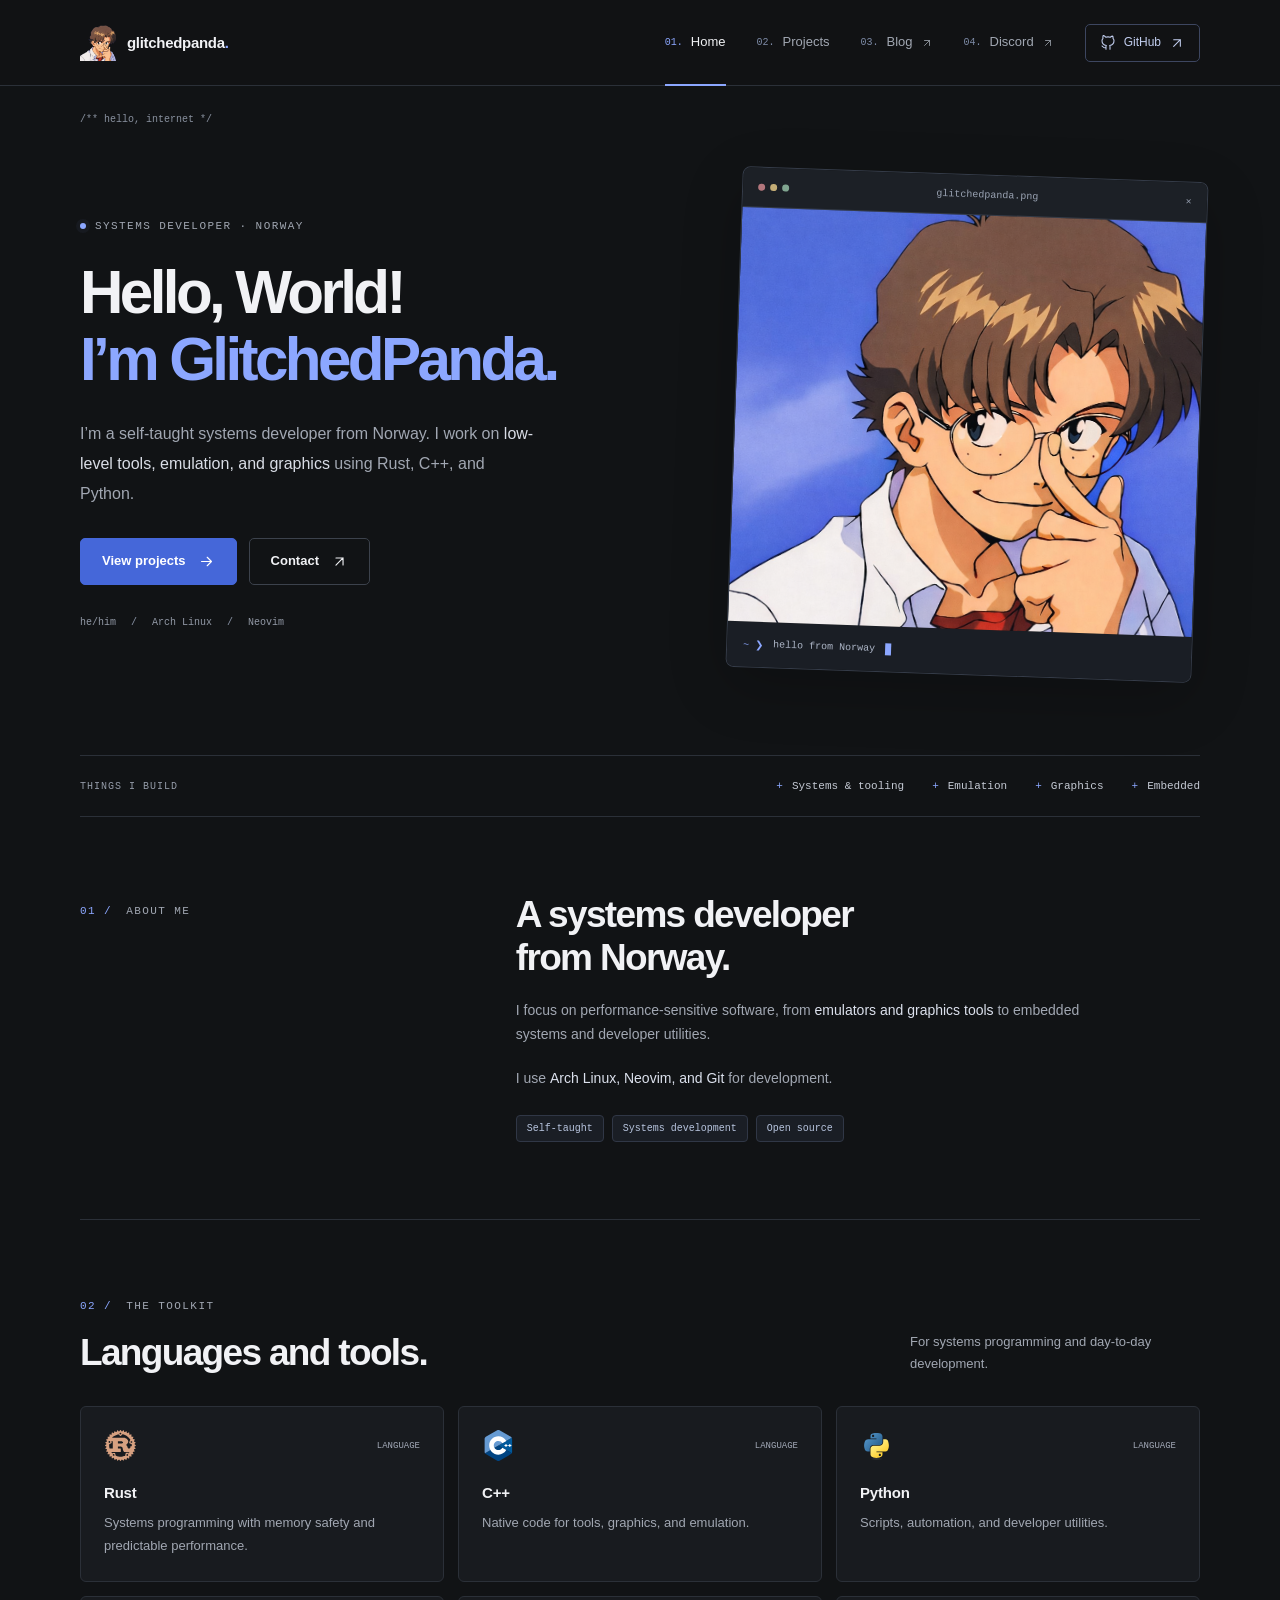
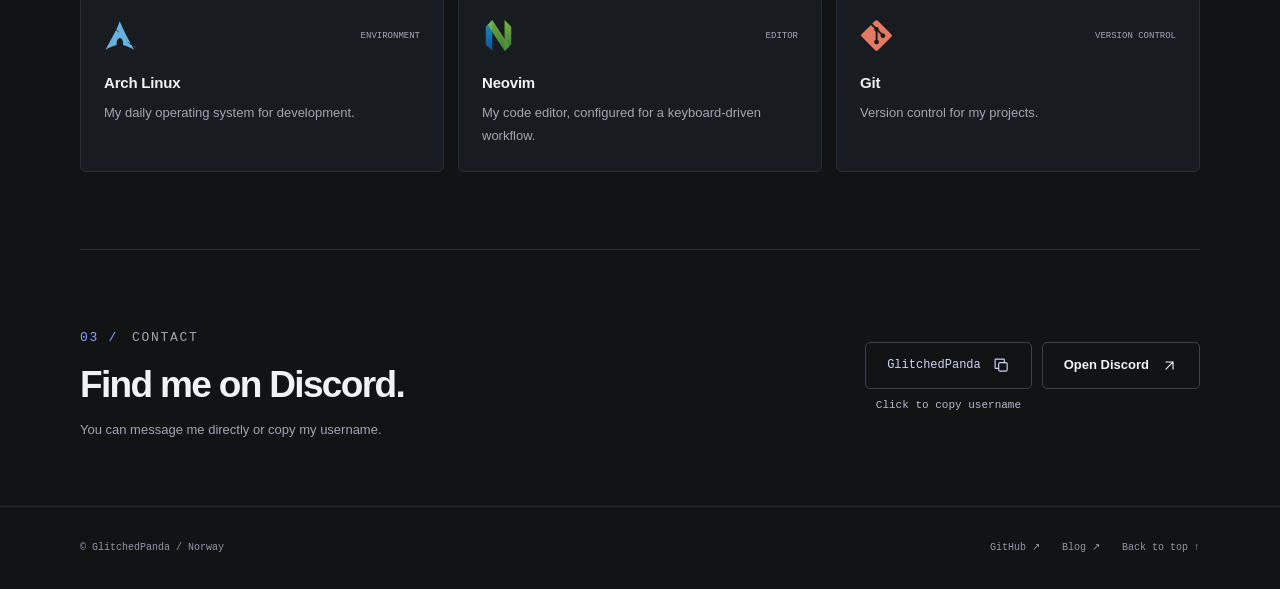
==== commit 111d0cd0: "Update style and improve code quality" ====
--- a/index.html
+++ b/index.html
@@ -3,200 +3,162 @@
   <head>
     <meta charset="utf-8">
     <meta name="viewport" content="width=device-width, initial-scale=1">
-    <title>GlitchedPanda</title>
-    <meta name="description" content="I’m a self-taught systems developer building fast tooling, emulation, and graphics work with Rust, C++, and Python.">
-    <meta property="og:title" content="GlitchedPanda">
-    <meta property="og:description" content="I build fast, low-level tools and graphics projects using Rust, C++, and Python.">
+    <meta name="theme-color" content="#111315">
+    <title>GlitchedPanda · Systems developer</title>
+    <meta name="description" content="I’m GlitchedPanda, a self-taught systems developer from Norway. I build low-level tools, emulation, and graphics projects with Rust, C++, and Python.">
+    <link rel="canonical" href="https://glitchedpanda.dev/">
+    <meta property="og:title" content="GlitchedPanda · Systems developer">
+    <meta property="og:description" content="I’m GlitchedPanda, a self-taught systems developer from Norway. I build low-level tools, emulation, and graphics projects with Rust, C++, and Python.">
     <meta property="og:type" content="website">
-    <meta property="og:image" content="/assets/images/pfp-no-bg.png">
-    <meta property="og:image:alt" content="GlitchedPanda profile logo">
+    <meta property="og:url" content="https://glitchedpanda.dev/">
+    <meta property="og:image" content="https://glitchedpanda.dev/assets/images/pfp.png">
+    <meta property="og:image:alt" content="Illustrated portrait of GlitchedPanda">
     <meta name="twitter:card" content="summary_large_image">
-    <meta name="twitter:title" content="GlitchedPanda">
-    <meta name="twitter:description" content="I build fast, low-level tools and graphics projects using Rust, C++, and Python.">
-    <meta name="twitter:image" content="/assets/images/pfp-no-bg.png">
-
-    <link href="assets/css/bootstrap.min.css" rel="stylesheet">
-    <script src="assets/js/bootstrap.bundle.min.js"></script>
-
+    <meta name="twitter:title" content="GlitchedPanda · Systems developer">
+    <meta name="twitter:description" content="I’m GlitchedPanda, a self-taught systems developer from Norway. I build low-level tools, emulation, and graphics projects with Rust, C++, and Python.">
+    <meta name="twitter:image" content="https://glitchedpanda.dev/assets/images/pfp.png">
+    <link rel="icon" type="image/png" href="assets/images/pfp-no-bg.png">
+    <link rel="apple-touch-icon" href="assets/images/pfp-no-bg.png">
     <link rel="stylesheet" href="assets/css/colors.css">
-    <link rel="shortcut icon" href="assets/images/pfp-no-bg.png" type="image/x-icon">
-    <link rel="apple-touch-icon" sizes="60x60" href="assets/images/pfp-no-bg.png">
-    <link rel="icon" href="/assets/images/pfp-no-bg.png">
+    <script src="assets/js/site.js" defer></script>
+    <script src="assets/js/discord-copy.js" defer></script>
   </head>
-  <body class="bg-dark-c text-white"> 
-    <nav class="navbar navbar-expand-sm navbar-dark sticky-top">
-      <div class="container-fluid">
-        <a class="navbar-brand" href="#"><img src="assets/images/pfp-no-bg.png" alt="Logo" style="width:40px;"></a>
-        <button class="navbar-toggler" type="button" data-bs-toggle="collapse" data-bs-target="#collapsibleNavbar">
-          <span class="navbar-toggler-icon"></span>
-        </button>
-        <div class="collapse navbar-collapse" id="collapsibleNavbar">
-          
-          <div class="me-auto"></div>
-
-          <ul class="navbar-nav d-flex">
-            <li class="nav-item p-1">
-              <a class="nav-link blue-text-hover" href="/"><span class="blue-gradient-text">01.</span> Home</a>
-            </li>
-            <li class="nav-item p-1">
-              <a class="nav-link blue-text-hover" href="projects.html"><span class="blue-gradient-text">02.</span> Projects</a>
-            </li>
-            <li class="nav-item p-1">
-              <a class="nav-link blue-text-hover" href="https://blog.glitchedpanda.dev/"><span class="blue-gradient-text">03.</span> Blog</a>
-            </li>
-            <li class="nav-item p-1">
-              <a class="nav-link blue-text-hover" href="https://www.discordapp.com/users/792838035028705319" target="_blank"><span class="blue-gradient-text">04.</span> Discord</a>
-            </li>
-            <li class="nav-item p-1">
-              <a class="btn btn-primary d-btn" href="https://github.com/GlitchedPanda" target="_blank">GitHub</a>
-            </li>
-          </ul>
-    
+  <body>
+    <a class="skip-link" href="#main">Skip to content</a>
+    <svg xmlns="http://www.w3.org/2000/svg" width="0" height="0" aria-hidden="true" style="position:absolute;overflow:hidden">
+      <symbol id="icon-arrow" viewBox="0 0 24 24"><path d="M5 12h14m-6-6 6 6-6 6"/></symbol>
+      <symbol id="icon-external" viewBox="0 0 24 24"><path d="M7 17 17 7M7 7h10v10"/></symbol>
+      <symbol id="icon-github" viewBox="0 0 24 24"><path d="M9 19c-4.3 1.3-4.3-2.2-6-2.6m12 5v-3.3c0-1 .1-1.7-.5-2.3 3.1-.4 6.5-1.5 6.5-7A5.5 5.5 0 0 0 19.5 5c.2-1.1.1-2.2-.3-3.2 0 0-1.2-.4-3.8 1.5a13 13 0 0 0-6.8 0C6 .4 4.8.8 4.8.8A7 7 0 0 0 4.5 5 5.5 5.5 0 0 0 3 8.8c0 5.5 3.4 6.6 6.5 7-.6.6-.6 1.5-.5 2.3v3.3"/></symbol>
+      <symbol id="icon-menu" viewBox="0 0 24 24"><path d="M5 7h14M5 12h14M5 17h14"/></symbol>
+      <symbol id="icon-copy" viewBox="0 0 24 24"><rect x="8" y="8" width="12" height="12" rx="2"/><path d="M16 8V4a1 1 0 0 0-1-1H4a1 1 0 0 0-1 1v11a1 1 0 0 0 1 1h4"/></symbol>
+      <symbol id="icon-search" viewBox="0 0 24 24"><circle cx="10.5" cy="10.5" r="6.5"/><path d="m16 16 4 4"/></symbol>
+      <symbol id="icon-folder" viewBox="0 0 24 24"><path d="M3 7a2 2 0 0 1 2-2h5l2 2h7a2 2 0 0 1 2 2v10H3Z"/></symbol>
+      <symbol id="icon-star" viewBox="0 0 24 24"><path d="m12 3 2.8 5.7 6.2.9-4.5 4.4 1.1 6.2L12 17.3l-5.6 2.9 1.1-6.2L3 9.6l6.2-.9Z"/></symbol>
+    </svg>
+    <header class="site-header">
+      <nav class="container nav-inner" aria-label="Main navigation">
+        <a class="brand" href="./" aria-label="GlitchedPanda home">
+          <img src="assets/images/pfp-no-bg.png" width="36" height="36" alt="">
+          <span>glitchedpanda<span class="brand-dot">.</span></span>
+        </a>
+        <button class="nav-toggle js-only" type="button" aria-label="Open navigation" aria-expanded="false" aria-controls="main-navigation"><svg class="icon" aria-hidden="true"><use href="#icon-menu"></use></svg></button>
+        <ul class="nav-links" id="main-navigation">
+          <li><a class="nav-link" href="./" aria-current="page"><span class="nav-index" aria-hidden="true">01.</span> Home</a></li>
+          <li><a class="nav-link" href="projects.html"><span class="nav-index" aria-hidden="true">02.</span> Projects</a></li>
+          <li><a class="nav-link" href="https://blog.glitchedpanda.dev/"><span class="nav-index" aria-hidden="true">03.</span> Blog <svg class="icon" aria-hidden="true"><use href="#icon-external"></use></svg></a></li>
+          <li><a class="nav-link" href="https://www.discordapp.com/users/792838035028705319" target="_blank" rel="noopener noreferrer"><span class="nav-index" aria-hidden="true">04.</span> Discord <svg class="icon" aria-hidden="true"><use href="#icon-external"></use></svg></a></li>
+          <li><a class="nav-github" href="https://github.com/GlitchedPanda" target="_blank" rel="noopener noreferrer"><svg class="icon" aria-hidden="true"><use href="#icon-github"></use></svg> GitHub <svg class="icon" aria-hidden="true"><use href="#icon-external"></use></svg></a></li>
+        </ul>
+      </nav>
+    </header>
+    <main id="main" class="container" tabindex="-1">
+      <section class="hero" aria-labelledby="hero-title">
+        <div class="hero-copy">
+          <p class="eyebrow"><span class="status-dot" aria-hidden="true"></span> Systems developer · Norway</p>
+          <h1 id="hero-title">Hello, World!<span class="hero-name">I’m GlitchedPanda.</span></h1>
+          <p class="hero-description">I’m a self-taught systems developer from Norway. I work on <strong>low-level tools, emulation, and graphics</strong> using Rust, C++, and Python.</p>
+          <div class="hero-actions">
+            <a class="button button-primary" href="projects.html">View projects <svg class="icon" aria-hidden="true"><use href="#icon-arrow"></use></svg></a>
+            <a class="button" href="#contact">Contact <svg class="icon" aria-hidden="true"><use href="#icon-external"></use></svg></a>
+          </div>
+          <p class="hero-note">he/him <span aria-hidden="true">/</span> Arch Linux <span aria-hidden="true">/</span> Neovim</p>
         </div>
-      </div>
-    </nav>
-
-    <main class="container-fluid">
-      <section class="container py-5">
-        <div class="row g-4 justify-content-center align-items-center">
-          <div class="col-12 col-lg-6 d-flex align-items-center">
-            <div class="p-4 p-lg-5 text-center text-lg-start">
-              <h1 class="display-6 fw-bold mb-3">Hello, World!</h1>
-              <p class="lead mb-3">I’m GlitchedPanda (he/him), a self-taught systems developer from Norway.</p>
-              <p class="mb-0">I focus on low-level tooling, graphics work, and performance-sensitive projects powered by Rust, C++, and Python.</p>
-            </div>
-          </div>
-          <div class="col-12 col-lg-6 d-flex justify-content-center align-items-center">
-            <img src="assets/images/pfp.png" alt="logo" class="img-fluid rounded shadow-lg hero-image">
-          </div>
+        <div class="profile-window">
+          <div class="window-bar" aria-hidden="true"><div class="window-dots"><i></i><i></i><i></i></div><span>glitchedpanda.png</span><span>×</span></div>
+          <img src="assets/images/pfp.png" width="1024" height="1024" alt="Illustrated portrait of GlitchedPanda wearing round glasses" fetchpriority="high">
+          <div class="profile-caption" aria-hidden="true"><span class="prompt">~ ❯</span><span>hello from Norway</span><span class="cursor"></span></div>
         </div>
       </section>
 
-      <section class="container pb-5">
-        <div class="row justify-content-center">
-          <div class="col-12 col-xl-10">
-            <div class="bg-dark-c p-4 p-lg-5 rounded-4 shadow-sm mb-5">
-              <h2 class="fw-bold mb-3">About me</h2>
-              <p class="mb-3">I’m a self-taught systems developer who focuses on C++, Rust, and Python for performance-driven, lower-level work. My projects range from emulation and graphics tooling to embedded systems, systems utilities, and efficient developer tools.</p>
-              <p class="mb-3">My daily workflow is built around Arch Linux, Neovim, and Git.</p>
-              <p class="mb-3">Contact me on Discord, my username is 
-                <span class="copy-code" id="discord-copy" role="button" tabindex="0" aria-label="Copy Discord username">
-                  <code class="discord-user">GlitchedPanda</code>
-                  <span class="copy-tooltip" aria-hidden="true">Copy</span>
-                </span>
-              </p>
-              <div class="d-flex flex-wrap gap-2">
-                <span class="tech-badge">Self-Taught</span>
-                <span class="tech-badge">Arch Linux</span>
-                <span class="tech-badge">Rust</span>
-                <span class="tech-badge">Systems</span>
-              </div>
-            </div>
+      <div class="focus-strip" aria-label="Areas of interest">
+        <span>Things I build</span>
+        <div class="focus-items"><span>Systems &amp; tooling</span><span>Emulation</span><span>Graphics</span><span>Embedded</span></div>
+      </div>
 
-            <div class="mb-4">
-              <h2 class="fw-bold">Technical Arsenal</h2>
-              <p class="subtle-text mb-0">Languages and tools used for fast, low-level development.</p>
-            </div>
+      <section class="home-section about" aria-labelledby="about-title">
+        <p class="section-label"><span aria-hidden="true">01 /</span> About me</p>
+        <div class="about-content">
+          <h2 id="about-title">A systems developer<br>from Norway.</h2>
+          <p>I focus on performance-sensitive software, from <strong>emulators and graphics tools</strong> to embedded systems and developer utilities.</p>
+          <p>I use <strong>Arch Linux, Neovim, and Git</strong> for development.</p>
+          <div class="about-details" aria-label="Interests"><span class="tech-badge">Self-taught</span><span class="tech-badge">Systems development</span><span class="tech-badge">Open source</span></div>
+        </div>
+      </section>
 
-            <div class="row g-4">
-              <div class="col-12 col-md-6">
-                <article class="card project-card h-100 p-3 tech-card">
-                  <div class="d-flex align-items-start gap-3">
-                    <div class="tech-icon rust-icon">
-                      <svg viewBox="0 0 128 128" aria-hidden="true">
+      <section class="home-section" aria-labelledby="toolkit-title">
+        <div class="section-heading">
+          <div><p class="section-label"><span aria-hidden="true">02 /</span> The toolkit</p><h2 id="toolkit-title">Languages and tools.</h2></div>
+          <p>For systems programming and day-to-day development.</p>
+        </div>
+        <div class="toolkit-grid">
+          <article class="tech-card">
+            <div class="tech-card-top"><div class="tech-icon rust-icon"><svg viewBox="0 0 128 128" aria-hidden="true">
                         <path d="M62.96.242c-.232.135-1.203 1.528-2.16 3.097-2.4 3.94-2.426 3.942-5.65.55-2.098-2.208-2.605-2.612-3.28-2.607-.44.002-.995.152-1.235.332-.24.18-.916 1.612-1.504 3.183-1.346 3.6-1.41 3.715-2.156 3.86-.46.086-1.343-.407-3.463-1.929-1.565-1.125-3.1-2.045-3.411-2.045-1.291 0-1.655.706-2.27 4.4-.78 4.697-.754 4.681-4.988 2.758-1.71-.776-3.33-1.41-3.603-1.41-.274 0-.792.293-1.15.652-.652.652-.653.655-.475 4.246l.178 3.595-.68.364c-.602.322-1.017.283-3.684-.348-3.48-.822-4.216-.8-4.92.15l-.516.693.692 2.964c.38 1.63.745 3.2.814 3.487.067.287-.05.746-.26 1.02-.348.448-.717.49-3.94.44-5.452-.086-5.761.382-3.51 5.3.718 1.56 1.305 2.98 1.305 3.15 0 .898-.717 1.224-3.794 1.727-1.722.28-3.218.51-3.326.51-.107 0-.43.235-.717.522-.937.936-.671 1.816 1.453 4.814 2.646 3.735 2.642 3.75-1.73 5.421-4.971 1.902-5.072 2.37-1.287 5.96 3.525 3.344 3.53 3.295-.461 5.804C.208 62.8.162 62.846.085 63.876c-.093 1.253-.071 1.275 3.538 3.48 3.57 2.18 3.57 2.246.067 5.56C-.078 76.48.038 77 5.013 78.877c4.347 1.64 4.353 1.66 1.702 5.394-1.502 2.117-1.981 3-1.981 3.653 0 1.223.637 1.535 4.44 2.174 3.206.54 3.92.857 3.92 1.741 0 .182-.588 1.612-1.307 3.177-2.236 4.87-1.981 5.275 3.31 5.275 4.93 0 4.799-.15 3.737 4.294-.8 3.35-.813 3.992-.088 4.715.554.556 1.6.494 4.87-.289 2.499-.596 2.937-.637 3.516-.328l.66.354-.177 3.594c-.178 3.593-.177 3.595.475 4.248.358.36.884.652 1.165.652.282 0 1.903-.63 3.604-1.404 4.22-1.916 4.194-1.932 4.973 2.75.617 3.711.977 4.4 2.294 4.4.327 0 1.83-.88 3.34-1.958 2.654-1.893 3.342-2.19 4.049-1.74.182.115.89 1.67 1.572 3.455 1.003 2.625 1.37 3.31 1.929 3.576 1.062.51 1.72.1 4.218-2.62 3.016-3.286 3.14-3.27 5.602.72 2.72 4.406 3.424 4.396 6.212-.089 2.402-3.864 2.374-3.862 5.621-.47 2.157 2.25 2.616 2.61 3.343 2.61.464 0 1.019-.175 1.23-.388.214-.213.92-1.786 1.568-3.496.649-1.71 1.321-3.2 1.495-3.31.687-.436 1.398-.13 4.048 1.752 1.56 1.108 3.028 1.96 3.377 1.96 1.296 0 1.764-.92 2.302-4.535.46-3.082.554-3.378 1.16-3.685.596-.302.954-.2 3.75 1.07 1.701.77 3.323 1.402 3.604 1.402.282 0 .816-.302 1.184-.672l.672-.67-.184-3.448c-.177-3.29-.16-3.468.364-3.943.54-.488.596-.486 3.615.204 3.656.835 4.338.857 5.025.17.671-.67.664-.818-.254-4.69-1.03-4.346-1.168-4.19 3.78-4.19 3.374 0 3.75-.049 4.18-.523.718-.793.547-1.702-.896-4.779-.729-1.55-1.32-2.96-1.315-3.135.024-.914.743-1.227 4.065-1.767 2.033-.329 3.553-.71 3.829-.96.923-.833.584-1.918-1.523-4.873-2.642-3.703-2.63-3.738 1.599-5.297 5.064-1.866 5.209-2.488 1.419-6.09-3.51-3.335-3.512-3.317.333-5.677 4.648-2.853 4.655-3.496.082-6.335-3.933-2.44-3.93-2.406-.405-5.753 3.78-3.593 3.678-4.063-1.295-5.965-4.388-1.679-4.402-1.72-1.735-5.38 1.588-2.18 1.982-2.903 1.982-3.65 0-1.306-.586-1.598-4.436-2.22-3.216-.52-3.924-.835-3.924-1.75 0-.174.588-1.574 1.307-3.113 1.406-3.013 1.604-4.22.808-4.94-.428-.387-1-.443-4.067-.392-3.208.054-3.618.008-4.063-.439-.486-.488-.48-.557.278-3.725.931-3.88.935-3.975.17-4.694-.777-.73-1.262-.718-4.826.121-2.597.612-3.027.653-3.617.337l-.67-.36.185-3.582.186-3.58-.67-.67c-.369-.37-.891-.67-1.163-.67-.27 0-1.884.64-3.583 1.421-2.838 1.306-3.143 1.393-3.757 1.072-.612-.32-.714-.637-1.237-3.829-.603-3.693-.977-4.412-2.288-4.412-.311 0-1.853.925-3.426 2.055-2.584 1.856-2.93 2.032-3.574 1.807-.533-.186-.843-.59-1.221-1.599-.28-.742-.817-2.172-1.194-3.177-.762-2.028-1.187-2.482-2.328-2.482-.637 0-1.213.458-3.28 2.604-3.25 3.375-3.261 3.374-5.65-.545C66.073 1.78 65.075.382 64.81.24c-.597-.32-1.3-.32-1.85.002m2.96 11.798c2.83 2.014 1.326 6.75-2.144 6.75-3.368 0-5.064-4.057-2.66-6.36 1.358-1.3 3.304-1.459 4.805-.39m-3.558 12.507c1.855.705 2.616.282 6.852-3.8l3.182-3.07 1.347.18c4.225.56 12.627 4.25 17.455 7.666 4.436 3.14 10.332 9.534 12.845 13.93l.537.942-2.38 5.364c-1.31 2.95-2.382 5.673-2.382 6.053 0 .878.576 2.267 1.13 2.726.234.195 2.457 1.265 4.939 2.378l4.51 2.025.178 1.148c.23 1.495.26 5.167.052 6.21l-.163.816h-2.575c-2.987 0-2.756-.267-2.918 3.396-.118 2.656-.76 4.124-2.22 5.075-2.377 1.551-6.304 1.27-7.97-.57-.255-.284-.752-1.705-1.105-3.16-1.03-4.254-2.413-6.64-5.193-8.965-.878-.733-1.595-1.418-1.595-1.522 0-.102.965-.915 2.145-1.803 4.298-3.24 6.77-7.012 7.04-10.747.519-7.126-5.158-13.767-13.602-15.92-2.002-.51-2.857-.526-27.624-.526-14.057 0-25.56-.092-25.56-.204 0-.263 3.125-3.295 4.965-4.816 5.054-4.178 11.618-7.465 18.417-9.22l2.35-.61 3.34 3.387c1.839 1.863 3.64 3.5 4.003 3.637M20.3 46.34c1.539 1.008 2.17 3.54 1.26 5.062-1.405 2.356-4.966 2.455-6.373.178-2.046-3.309 1.895-7.349 5.113-5.24m90.672.13c4.026 2.454.906 8.493-3.404 6.586-2.877-1.273-2.97-5.206-.155-6.64 1.174-.6 2.523-.579 3.56.053M32.163 61.5v15.02h-13.28l-.526-2.285c-1.036-4.5-1.472-9.156-1.211-12.969l.182-2.679 4.565-2.047c2.864-1.283 4.706-2.262 4.943-2.625 1.038-1.584.94-2.715-.518-5.933l-.68-1.502h6.523V61.5M70.39 47.132c2.843.74 4.345 2.245 4.349 4.355.002 1.55-.765 2.52-2.67 3.38-1.348.61-1.562.625-10.063.708l-8.686.084v-8.92h7.782c6.078 0 8.112.086 9.288.393m-2.934 21.554c1.41.392 3.076 1.616 3.93 2.888.898 1.337 1.423 3.076 2.667 8.836 1.05 4.87 1.727 6.46 3.62 8.532 2.345 2.566 1.8 2.466 13.514 2.466 5.61 0 10.198.09 10.198.2 0 .197-3.863 4.764-4.03 4.764-.048 0-2.066-.422-4.484-.939-6.829-1.458-7.075-1.287-8.642 6.032l-1.008 4.702-.91.448c-1.518.75-6.453 2.292-9.01 2.82-4.228.87-8.828 1.162-12.871.821-6.893-.585-16.02-3.259-16.377-4.8-.075-.327-.535-2.443-1.018-4.704-.485-2.26-1.074-4.404-1.31-4.764-1.13-1.724-2.318-1.83-7.547-.674-1.98.44-3.708.796-3.84.796-.248 0-3.923-4.249-3.923-4.535 0-.09 8.728-.194 19.396-.23l19.395-.066.07-6.89c.05-4.865-.018-6.997-.23-7.25-.234-.284-1.485-.358-6.011-.358H53.32v-8.36l6.597.001c3.626.002 7.02.12 7.539.264M37.57 100.02c3.084 1.88 1.605 6.804-2.043 6.8-3.74 0-5.127-4.88-1.94-6.826 1.055-.643 2.908-.63 3.983.026m56.48.206c1.512 1.108 2.015 3.413 1.079 4.95-2.46 4.034-8.612.827-6.557-3.419 1.01-2.085 3.695-2.837 5.478-1.53"></path>
-                      </svg>
-                    </div>
-                    <div>
-                      <h3 class="h6 project-card-title mb-2">Rust</h3>
-                      <p class="project-card-text mb-0">Systems-level programming with a focus on performance and safety.</p>
-                    </div>
-                  </div>
-                </article>
-              </div>
-              <div class="col-12 col-md-6">
-                <article class="card project-card h-100 p-3 tech-card">
-                  <div class="d-flex align-items-start gap-3">
-                    <div class="tech-icon cpp-icon">      
-                      <svg viewBox="0 0 128 128" aria-hidden="true">
+                      </svg></div><span class="tech-category">LANGUAGE</span></div>
+            <h3>Rust</h3>
+            <p>Systems programming with memory safety and predictable performance.</p>
+          </article>
+          <article class="tech-card">
+            <div class="tech-card-top"><div class="tech-icon cpp-icon"><svg viewBox="0 0 128 128" aria-hidden="true">
                         <path fill="#00599c" d="M118.766 95.82c.89-1.543 1.441-3.28 1.441-4.843V36.78c0-1.558-.55-3.297-1.441-4.84l-55.32 31.94Zm0 0"></path>
                         <path fill="#004482" d="m68.36 126.586 46.933-27.094c1.352-.781 2.582-2.129 3.473-3.672l-55.32-31.94L8.12 95.82c.89 1.543 2.121 2.89 3.473 3.672l46.933 27.094c2.703 1.562 7.13 1.562 9.832 0Zm0 0"></path>
                         <path fill="#659ad2" d="M118.766 31.941c-.891-1.546-2.121-2.894-3.473-3.671L68.359 1.172c-2.703-1.563-7.129-1.563-9.832 0L11.594 28.27C8.89 29.828 6.68 33.66 6.68 36.78v54.196c0 1.562.55 3.3 1.441 4.843L63.445 63.88Zm0 0"></path>
                         <path fill="#fff" d="M63.445 26.035c-20.867 0-37.843 16.977-37.843 37.844s16.976 37.844 37.843 37.844c13.465 0 26.024-7.247 32.77-18.91L79.84 73.335c-3.38 5.84-9.66 9.465-16.395 9.465-10.433 0-18.922-8.488-18.922-18.922 0-10.434 8.49-18.922 18.922-18.922 6.73 0 13.017 3.629 16.39 9.465l16.38-9.477c-6.75-11.664-19.305-18.91-32.77-18.91zM92.88 57.57v4.207h-4.207v4.203h4.207v4.207h4.203V65.98h4.203v-4.203h-4.203V57.57H92.88zm15.766 0v4.207h-4.204v4.203h4.204v4.207h4.207V65.98h4.203v-4.203h-4.203V57.57h-4.207z"></path>
-                      </svg>     
-                    </div>
-                    <div>
-                      <h3 class="h6 project-card-title mb-2">C++</h3>
-                      <p class="project-card-text mb-0">Performance-critical native code for low-level tooling and emulation.</p>
-                    </div>
-                  </div>
-                </article>
-              </div>
-              <div class="col-12 col-md-6">
-                <article class="card project-card h-100 p-3 tech-card">
-                  <div class="d-flex align-items-start gap-3">
-                    <div class="tech-icon py-icon">
-                      <svg viewBox="0 0 128 128" aria-hidden="true">
+                      </svg></div><span class="tech-category">LANGUAGE</span></div>
+            <h3>C++</h3>
+            <p>Native code for tools, graphics, and emulation.</p>
+          </article>
+          <article class="tech-card">
+            <div class="tech-card-top"><div class="tech-icon py-icon"><svg viewBox="0 0 128 128" aria-hidden="true">
                         <linearGradient id="python-original-a" gradientUnits="userSpaceOnUse" x1="70.252" y1="1237.476" x2="170.659" y2="1151.089" gradientTransform="matrix(.563 0 0 -.568 -29.215 707.817)"><stop offset="0" stop-color="#5A9FD4"></stop><stop offset="1" stop-color="#306998"></stop></linearGradient><linearGradient id="python-original-b" gradientUnits="userSpaceOnUse" x1="209.474" y1="1098.811" x2="173.62" y2="1149.537" gradientTransform="matrix(.563 0 0 -.568 -29.215 707.817)"><stop offset="0" stop-color="#FFD43B"></stop><stop offset="1" stop-color="#FFE873"></stop></linearGradient><path fill="url(#python-original-a)" d="M63.391 1.988c-4.222.02-8.252.379-11.8 1.007-10.45 1.846-12.346 5.71-12.346 12.837v9.411h24.693v3.137H29.977c-7.176 0-13.46 4.313-15.426 12.521-2.268 9.405-2.368 15.275 0 25.096 1.755 7.311 5.947 12.519 13.124 12.519h8.491V67.234c0-8.151 7.051-15.34 15.426-15.34h24.665c6.866 0 12.346-5.654 12.346-12.548V15.833c0-6.693-5.646-11.72-12.346-12.837-4.244-.706-8.645-1.027-12.866-1.008zM50.037 9.557c2.55 0 4.634 2.117 4.634 4.721 0 2.593-2.083 4.69-4.634 4.69-2.56 0-4.633-2.097-4.633-4.69-.001-2.604 2.073-4.721 4.633-4.721z" transform="translate(0 10.26)"></path><path fill="url(#python-original-b)" d="M91.682 28.38v10.966c0 8.5-7.208 15.655-15.426 15.655H51.591c-6.756 0-12.346 5.783-12.346 12.549v23.515c0 6.691 5.818 10.628 12.346 12.547 7.816 2.297 15.312 2.713 24.665 0 6.216-1.801 12.346-5.423 12.346-12.547v-9.412H63.938v-3.138h37.012c7.176 0 9.852-5.005 12.348-12.519 2.578-7.735 2.467-15.174 0-25.096-1.774-7.145-5.161-12.521-12.348-12.521h-9.268zM77.809 87.927c2.561 0 4.634 2.097 4.634 4.692 0 2.602-2.074 4.719-4.634 4.719-2.55 0-4.633-2.117-4.633-4.719 0-2.595 2.083-4.692 4.633-4.692z" transform="translate(0 10.26)"></path><radialGradient id="python-original-c" cx="1825.678" cy="444.45" r="26.743" gradientTransform="matrix(0 -.24 -1.055 0 532.979 557.576)" gradientUnits="userSpaceOnUse"><stop offset="0" stop-color="#B8B8B8" stop-opacity=".498"></stop><stop offset="1" stop-color="#7F7F7F" stop-opacity="0"></stop></radialGradient><path opacity=".444" fill="url(#python-original-c)" d="M97.309 119.597c0 3.543-14.816 6.416-33.091 6.416-18.276 0-33.092-2.873-33.092-6.416 0-3.544 14.815-6.417 33.092-6.417 18.275 0 33.091 2.872 33.091 6.417z"></path>
-                      </svg>
-                    </div>
-                    <div>
-                      <h3 class="h6 project-card-title mb-2">Python</h3>
-                      <p class="project-card-text mb-0">Flexible scripting, tooling, and automation across projects.</p>
-                    </div>
-                  </div>
-                </article>
-              </div>
-              <div class="col-12 col-md-6">
-                <article class="card project-card h-100 p-3 tech-card">
-                  <div class="d-flex align-items-start gap-3">
-                    <div class="tech-icon arch-icon">
-                      <svg viewBox="0 0 128 128" aria-hidden="true">
+                      </svg></div><span class="tech-category">LANGUAGE</span></div>
+            <h3>Python</h3>
+            <p>Scripts, automation, and developer utilities.</p>
+          </article>
+          <article class="tech-card">
+            <div class="tech-card-top"><div class="tech-icon arch-icon"><svg viewBox="0 0 128 128" aria-hidden="true">
                         <g fill="currentColor"><path fill-rule="evenodd" d="M61.113 4.886C55.82 17.788 52.629 26.23 46.738 38.749c3.613 3.805 8.047 8.242 15.246 13.25-7.742-3.168-13.02-6.347-16.969-9.648-7.539 15.644-19.351 37.933-43.324 80.77 18.844-10.817 33.45-17.485 47.059-20.032a33.989 33.989 0 0 1-.895-8.023l.024-.602c.296-12.004 6.578-21.238 14.015-20.61 7.438.626 13.223 10.872 12.922 22.876-.055 2.261-.312 4.433-.762 6.449 13.465 2.621 27.914 9.273 46.5 19.941-3.664-6.707-6.933-12.757-10.058-18.52-4.922-3.792-10.055-8.726-20.524-14.073 7.196 1.863 12.348 4.007 16.364 6.406C74.578 38.12 72.004 30.308 61.113 4.886Zm0 0"></path><path d="M121.14 112.57v-3.243h-1.215v-.433h2.93v.433h-1.223v3.243h-.492M123.363 112.57v-3.676h.734l.875 2.601c.082.243.14.426.176.543.043-.132.11-.328.2-.586l.882-2.558h.66v3.676h-.472v-3.079l-1.075 3.079h-.441l-1.066-3.13v3.13h-.473"></path></g>
-                      </svg>
-                    </div>
-                    <div>
-                      <h3 class="h6 project-card-title mb-2">Arch Linux</h3>
-                      <p class="project-card-text mb-0">A lightweight environment for building and debugging fast systems.</p>
-                    </div>
-                  </div>
-                </article>
-              </div>
-              <div class="col-12 col-md-6">
-                <article class="card project-card h-100 p-3 tech-card">
-                  <div class="d-flex align-items-start gap-3">
-                    <div class="tech-icon nvim-icon"> 
-                    <svg viewBox="0 0 128 128" aria-hidden="true">
+                      </svg></div><span class="tech-category">ENVIRONMENT</span></div>
+            <h3>Arch Linux</h3>
+            <p>My daily operating system for development.</p>
+          </article>
+          <article class="tech-card">
+            <div class="tech-card-top"><div class="tech-icon nvim-icon"><svg viewBox="0 0 128 128" aria-hidden="true">
                       <defs> <linearGradient id="a" x1="0.5" x2="0.5" y1="0" y2="1" gradientTransform="matrix(32.95703 0 0 154.72266 .426 .426)" gradientUnits="userSpaceOnUse"> <stop offset="0" stop-color="#16b0ed" stop-opacity=".8"></stop> <stop offset="1" stop-color="#0f59b2" stop-opacity=".835294"></stop> </linearGradient> <linearGradient id="b" x1="0.5" x2="0.5" y1="0" y2="1" gradientTransform="matrix(-33.59375 0 0 154.72266 128 .426)" gradientUnits="userSpaceOnUse"> <stop offset="0" stop-color="#7db643"></stop> <stop offset="1" stop-color="#367533"></stop> </linearGradient> <linearGradient id="c" x1="0.5" x2="0.5" y1="0" y2="1" gradientTransform="matrix(109.71484 0 0 154.72656 9.355 .637)" gradientUnits="userSpaceOnUse"> <stop offset="0" stop-color="#88c649" stop-opacity=".8"></stop> <stop offset="1" stop-color="#439240" stop-opacity=".839216"></stop> </linearGradient> </defs> <g fill-rule="evenodd"> <path fill="url(#a)" d="M.426 33.703 33.383.426v154.722L.426 122.258Zm0 0" transform="translate(10.95 -.352) scale(.82614)"></path> <path fill="url(#b)" d="M127.773 34 94.406.426l.676 154.722L128 122.254Zm0 0" transform="translate(10.95 -.352) scale(.82614)"></path> <path fill="url(#c)" d="m33.379.637 85.691 130.75-23.98 23.976L9.355 24.903Zm0 0" transform="translate(10.95 -.352) scale(.82614)"></path> <path fill-opacity="0.129412" d="m38.53 50.01-.04 4.244-21.743-32.18 2.014-2.06zm0 0"></path> </g> 
-                    </svg>
-                    </div>
-                    <div>
-                      <h3 class="h6 project-card-title mb-2">Neovim</h3>
-                      <p class="project-card-text mb-0">Fast, extensible editing with a keyboard-driven workflow.</p>
-                    </div>
-                  </div>
-                </article>
-              </div>
-              <div class="col-12 col-md-6">
-                <article class="card project-card h-100 p-3 tech-card">
-                  <div class="d-flex align-items-start gap-3">
-                    <div class="tech-icon git-icon">        
-                      <svg viewBox="0 0 128 128" aria-hidden="true">
+                    </svg></div><span class="tech-category">EDITOR</span></div>
+            <h3>Neovim</h3>
+            <p>My code editor, configured for a keyboard-driven workflow.</p>
+          </article>
+          <article class="tech-card">
+            <div class="tech-card-top"><div class="tech-icon git-icon"><svg viewBox="0 0 128 128" aria-hidden="true">
                         <path fill="currentColor" d="M124.737 58.378L69.621 3.264c-3.172-3.174-8.32-3.174-11.497 0L46.68 14.71l14.518 14.518c3.375-1.139 7.243-.375 9.932 2.314 2.703 2.706 3.461 6.607 2.294 9.993l13.992 13.993c3.385-1.167 7.292-.413 9.994 2.295 3.78 3.777 3.78 9.9 0 13.679a9.673 9.673 0 01-13.683 0 9.677 9.677 0 01-2.105-10.521L68.574 47.933l-.002 34.341a9.708 9.708 0 012.559 1.828c3.778 3.777 3.778 9.898 0 13.683-3.779 3.777-9.904 3.777-13.679 0-3.778-3.784-3.778-9.905 0-13.683a9.65 9.65 0 013.167-2.11V47.333a9.581 9.581 0 01-3.167-2.111c-2.862-2.86-3.551-7.06-2.083-10.576L41.056 20.333 3.264 58.123a8.133 8.133 0 000 11.5l55.117 55.114c3.174 3.174 8.32 3.174 11.499 0l54.858-54.858a8.135 8.135 0 00-.001-11.501z"></path>
-                      </svg>
-                    </div>
-                    <div>
-                      <h3 class="h6 project-card-title mb-2">Git</h3>
-                      <p class="project-card-text mb-0">Source control and versioned workflows for every project.</p>
-                    </div>
-                  </div>
-                </article>
-              </div>
-            </div>
+                      </svg></div><span class="tech-category">VERSION CONTROL</span></div>
+            <h3>Git</h3>
+            <p>Version control for my projects.</p>
+          </article>
+        </div>
+      </section>
+
+      <section class="contact" id="contact" aria-labelledby="contact-title">
+        <div><p class="section-label"><span aria-hidden="true">03 /</span> Contact</p><h2 id="contact-title">Find me on Discord.</h2><p>You can message me directly or copy my username.</p></div>
+        <div class="contact-actions">
+          <div class="js-only">
+            <button class="button copy-code" id="discord-copy" type="button" aria-label="Copy Discord username GlitchedPanda" aria-describedby="copy-feedback"><code>GlitchedPanda</code> <svg class="icon" aria-hidden="true"><use href="#icon-copy"></use></svg></button>
+            <span class="copy-feedback" id="copy-feedback" role="status" aria-live="polite">Click to copy username</span>
           </div>
+          <a class="button" href="https://www.discordapp.com/users/792838035028705319" target="_blank" rel="noopener noreferrer">Open Discord <svg class="icon" aria-hidden="true"><use href="#icon-external"></use></svg></a>
         </div>
       </section>
     </main>
-    <script src="assets/js/discord-copy.js"></script>
+    <footer class="site-footer">
+      <div class="container footer-inner">
+        <p>© GlitchedPanda <span aria-hidden="true">/</span> Norway</p>
+        <div class="footer-links">
+          <a href="https://github.com/GlitchedPanda" target="_blank" rel="noopener noreferrer">GitHub ↗</a>
+          <a href="https://blog.glitchedpanda.dev/">Blog ↗</a>
+          <a href="#main">Back to top ↑</a>
+        </div>
+      </div>
+    </footer>
   </body>
 </html>
--- a/assets/css/colors.css
+++ b/assets/css/colors.css
@@ -1,379 +1,275 @@
-.navbar-dark {
-    background-color: #15171a;
-}
-
-.bg-dark-c {
-    background-color: #16191b;
-}
-
-.btn-primary {
-    background-color: #2f4ba700;
-    color: #2f4ba7;
-    border-color: #2f4eb6;
-    font-weight: bold;
-    animation-delay: 0.25s;
-}
-
-.btn-primary:hover {
-    color: #2a4396;
-    background-color: #2f4ba73a;
-    border-color: #2a4396;
-}
-
-.d-btn {
-    color: #2f4ba7;
-}
-
-.d-btn:hover {
-    color: #2a4396
-}
-
-.blue-gradient-text {
-    background-color: #2f4ba7;
-    background-image: linear-gradient(85deg, #2f4ca7, #1e2869);
-    background-size: 100%;
-    background-clip: text;
-    -webkit-background-clip: text;
-    -moz-background-clip: text;
-    -webkit-text-fill-color: transparent; 
-    -moz-text-fill-color: transparent;
-}
-
-.project-card {
-    background: rgba(20, 24, 29, 0.92);
-    border: 1px solid rgba(47, 75, 167, 0.22);
-    transition: transform 0.25s ease, border-color 0.25s ease, box-shadow 0.25s ease;
-}
-
-.project-card:hover {
-    transform: translateY(-6px);
-    border-color: #2f4ba7;
-    box-shadow: 0 28px 60px rgba(47, 75, 167, 0.22);
-}
-
-.hero-image {
-    width: 100%;
-    max-width: 28rem;
-}
-
-.tech-badge {
-    display: inline-flex;
-    align-items: center;
-    padding: 0.45rem 0.85rem;
-    border-radius: 999px;
-    background: rgba(47, 75, 167, 0.24);
-    border: 1px solid rgba(47,75,167,0.85);
-    color: #dfe7ff;
-    font-size: 0.88rem;
-    font-weight: 600;
-}
-
-.tech-card .tech-icon {
-    width: 3rem;
-    height: 3rem;
-    border-radius: 1rem;
-    display: inline-flex;
-    align-items: center;
-    justify-content: center;
-    flex-shrink: 0;
-    position: relative;
-}
-
-.tech-card .tech-icon svg {
-    width: 1.6rem;
-    height: 1.6rem;
-    position: relative;
-    z-index: 1;
-}
-
-/* Projects view: stronger, larger card presentation */
-#projects-grid .project-card {
-    border-width: 2px;
-    border-style: solid;
-    border-color: rgba(47,75,167,0.36);
-    padding: 1rem;
-    border-radius: 0.9rem;
-    background: rgba(20, 24, 29, 0.92);
-}
-
-#projects-grid .project-card .card-body {
-    padding: 1.25rem;
-}
-
-#projects-grid .project-card:hover {
-    transform: translateY(-10px);
-    box-shadow: 0 40px 90px rgba(47,75,167,0.24);
-}
-
-/* Main page tech cards: wider borders and bolder look */
-.tech-card {
-    border-width: 2px;
-    border-style: solid;
-    border-color: rgba(47,75,167,0.32);
-    padding: 0.9rem;
-    border-radius: 0.9rem;
-}
-
-.tech-card .card-body {
-    padding: 1rem 0.75rem;
-}
-
-.project-card-title {
-    font-weight: 700;
-    font-size: 1.03rem;
-}
-
-.project-card-text {
-    font-size: 0.98rem;
-    color: #f4f7ff;
-}
-
-.subtle-text {
-    color: rgba(255, 255, 255, 0.86);
-}
-
-.project-meta {
-    font-size: 0.92rem;
-    color: rgba(255, 255, 255, 0.8);
-}
-
-.rust-icon {
-    background: linear-gradient(145deg, #dea123, #a35318);
-    color: #151515;
-}
-
-.cpp-icon {
-    background: linear-gradient(145deg, #1b4cc0, #2e7bf0);
-    color: #fff;
-}
-
-.py-icon {
-    /* stronger contrast: dark blue to bright teal for clear gradient */
-    background: linear-gradient(145deg, #04283e, #0b7ea8);
-    color: #ffffff;
-}
-
-.arch-icon {
-    background: linear-gradient(145deg, #1793d1, #1a5bab);
-    color: #fff;
-}
-
-.nvim-icon {
-    /* stronger contrast: deep green to vivid green for clearer gradient */
-    background: linear-gradient(145deg, #062f14, #1d9443);
-    color: #ffffff;
-}
-
-.git-icon {
-    background: linear-gradient(145deg, #f14c29, #a02f19);
-    color: #fff;
-}
-
-.project-card-title {
-    color: #dce2ff;
-}
-
-.subtle-text {
-    color: rgba(255, 255, 255, 0.82);
-}
-
-.discord-user {
-    color: #74a7ff;
-}
-
-/* Copyable code block styling for Discord username */
-.copy-code {
-    position: relative;
-    display: inline-flex;
-    align-items: center;
-    gap: 0.5rem;
-    background: rgba(255,255,255,0.02);
-    border: 1px solid rgba(255,255,255,0.04);
-    padding: 0.28rem 0.6rem;
-    border-radius: 6px;
-    font-family: ui-monospace, SFMono-Regular, Menlo, Monaco, "Roboto Mono", monospace;
-    font-size: 0.95rem;
-    cursor: pointer;
-}
-
-.copy-code code {
-    background: transparent;
-    padding: 0;
-    border: none;
-    color: inherit;
-}
-
-.copy-tooltip {
-    position: absolute;
-    top: calc(100% + 6px);
-    left: 0;
-    right: 0;
-    background: rgba(20,24,29,0.96);
-    color: #c9ddff;
-    padding: 6px 8px;
-    border-radius: 6px;
-    font-size: 0.78rem;
-    box-shadow: 0 6px 18px rgba(2,6,23,0.6);
-    opacity: 0;
-    transform: translateY(6px);
-    transition: opacity 0.14s ease, transform 0.14s ease;
-    pointer-events: none;
-    white-space: normal;
-    text-align: center;
-    width: auto;
-}
-
-.copy-code:hover .copy-tooltip,
-.copy-code.show-tooltip .copy-tooltip {
-    opacity: 1;
-    transform: translateY(0);
-}
-
-.copy-code.copied {
-    border-color: rgba(116,167,255,0.55);
-    background: rgba(116,167,255,0.04);
-}
-
-.project-card-text {
-    color: #ffffff;
-}
-
-.project-meta {
-    font-size: 0.92rem;
-    color: rgba(255,255,255,0.75);
-}
-
-/* Projects page loader: center in a taller area, larger, and white */
-#projects-status {
-    min-height: 38vh;
-    display: flex;
-    align-items: center;
-    justify-content: center;
-}
-
-#projects-status .spinner-border {
-    width: 3rem;
-    height: 3rem;
-    border-width: 0.35rem;
-    color: #ffffff; /* makes the spinner white */
-}
-
-#projects-status span {
-    color: #ffffff;
-    font-size: 1rem;
-}
-
-#projects-hero {
-    background: rgba(20, 24, 29, 0.92);
-    border: 2px solid rgba(47,75,167,0.36) !important;
-    border-radius: 0.9rem;
-    box-shadow: 0 18px 34px rgba(0,0,0,0.2);
-}
-
-#projects-hero h2,
-#projects-hero .subtle-text,
-#projects-hero .text-muted {
-    color: #ffffff;
-}
-
-#projects-hero .text-muted {
-    opacity: 1;
-}
-
-.project-pill {
-    display: inline-flex;
-    align-items: center;
-    padding: 0.35rem 0.75rem;
-    border-radius: 999px;
-    background: rgba(47, 75, 167, 0.24);
-    border: 1px solid rgba(47,75,167,0.85);
-    color: #dce2ff;
-    font-size: 0.88rem;
-    font-weight: 600;
-}
-
-.project-card-title a {
-    color: #ffffff;
-    text-decoration: none;
-    transition: color 0.2s ease;
-}
-
-.project-card-title a:hover {
-    color: #82b8ff;
-    text-decoration: underline;
-}
-
-.project-card-footer a.btn {
-    transition: transform 0.2s ease, box-shadow 0.2s ease;
-}
-
-.project-card-footer a.btn:hover {
-    transform: translateY(-1px);
-    box-shadow: 0 8px 18px rgba(47,75,167,0.18);
-}
-
-.navbar {
-    position: relative;
-    z-index: 1000;
-}
-
-@media (max-width: 767.98px) {
-    .navbar {
-        position: sticky;
-        top: 0;
-        z-index: 1050;
-    }
-
-    .navbar-collapse {
-        position: absolute;
-        top: 100%;
-        left: 0;
-        right: 0;
-        background: rgba(21, 23, 26, 0.97);
-        border-radius: 0 0 1rem 1rem;
-        padding: 0.75rem 1rem 1rem;
-        box-shadow: 0 20px 60px rgba(0, 0, 0, 0.24);
-        max-height: calc(100vh - 5.5rem);
-        overflow-y: auto;
-    }
-
-    .navbar-collapse.collapse {
-        display: none !important;
-    }
-
-    .navbar-collapse.show {
-        display: block !important;
-    }
-
-    .navbar-nav {
-        text-align: center;
-        width: 100%;
-    }
-
-    .navbar-nav .nav-item {
-        width: 100%;
-    }
-
-    .navbar-nav .nav-link,
-    .navbar-nav .btn {
-        width: 100%;
-    }
-
-    .navbar-brand img {
-        width: 34px;
-    }
-}
-
-.blue-text-hover {
-    color: white;
-    animation-delay: 0.25s;
-}
-
-.blue-text-hover:hover {
-    color: #2f4ba7;
-}
-
-a {
-    text-decoration: none;
-    color: white;
-}+:root {
+  color-scheme: dark;
+  --bg: #111315;
+  --surface: #181b1f;
+  --line: #2b3038;
+  --text: #f1f2f5;
+  --muted: #a1a7b2;
+  --blue: #8ca7ff;
+  --blue-strong: #4567d9;
+  --mono: ui-monospace, SFMono-Regular, Consolas, "Liberation Mono", monospace;
+  --sans: -apple-system, BlinkMacSystemFont, "Segoe UI", sans-serif;
+}
+* { box-sizing: border-box; }
+html { scroll-behavior: smooth; scroll-padding-top: 110px; }
+body { margin: 0; background: var(--bg); color: var(--text); font: 16px/1.7 var(--sans); -webkit-font-smoothing: antialiased; }
+::selection { color: #fff; background: #3858aa; }
+a { color: inherit; text-decoration: none; }
+button, input, select { font: inherit; color: inherit; -webkit-tap-highlight-color: transparent; }
+button, a { -webkit-tap-highlight-color: transparent; }
+button { cursor: pointer; background: none; }
+button:disabled, input:disabled, select:disabled { cursor: wait; opacity: .55; }
+img, svg { display: block; max-width: 100%; }
+h1, h2, h3, p { margin: 0; }
+h1, h2, h3 { line-height: 1.15; }
+:focus-visible { outline: 2px solid var(--blue); outline-offset: 5px; }
+[hidden] { display: none !important; }
+.container { width: min(1120px, calc(100% - 96px)); margin-inline: auto; }
+.muted { color: var(--muted); }
+.accent { color: var(--blue); }
+.mono, .eyebrow, .section-label { font-family: var(--mono); }
+.eyebrow, .section-label { font-size: 11px; font-weight: 500; letter-spacing: .13em; text-transform: uppercase; }
+.eyebrow { color: var(--muted); }
+.section-label { display: flex; align-items: center; gap: 14px; color: var(--muted); }
+.section-label span { color: var(--blue); }
+.icon { width: 20px; height: 20px; flex: 0 0 auto; fill: none; stroke: currentColor; stroke-width: 1.6; stroke-linecap: round; stroke-linejoin: round; }
+.skip-link { position: fixed; top: 12px; left: 12px; z-index: 100; padding: 10px 18px; background: var(--blue); color: var(--bg); transform: translateY(-150%); border-radius: 5px; }
+.skip-link:focus { transform: translateY(0); }
+/* Shared navigation */
+.site-header { position: sticky; top: 0; z-index: 20; border-bottom: 1px solid var(--line); background: rgba(17,19,21,.94); backdrop-filter: blur(16px); }
+.nav-inner { min-height: 85px; display: flex; align-items: center; justify-content: space-between; gap: 24px; }
+.brand { display: inline-flex; align-items: center; gap: 11px; font-size: 15px; font-weight: 650; letter-spacing: -.3px; }
+.brand img { width: 36px; height: 36px; object-fit: contain; }
+.brand-dot { color: var(--blue); }
+.nav-links { display: flex; align-items: center; gap: 31px; list-style: none; padding: 0; margin: 0; }
+.nav-link { position: relative; display: flex; align-items: center; gap: 8px; min-height: 44px; color: var(--muted); font-size: 13px; transition: color .18s; }
+.nav-index { font: 10px var(--mono); color: #7e8ba7; }
+.nav-link > .icon { width: 12px; height: 12px; }
+.nav-link:hover, .nav-link[aria-current="page"] { color: var(--text); }
+.nav-link[aria-current="page"]::after { content: ""; position: absolute; bottom: -21px; left: 0; right: 0; height: 2px; background: var(--blue); }
+.nav-link[aria-current="page"] .nav-index { color: var(--blue); }
+.nav-github { min-height: 38px; display: inline-flex; align-items: center; gap: 8px; padding: 0 14px; border: 1px solid #3d4660; border-radius: 5px; color: #c2ceef; font-size: 12px; transition: border-color .18s, background .18s; }
+.nav-github:hover { border-color: var(--blue); background: #222a3d; }
+.nav-github .icon { width: 16px; height: 16px; }
+.nav-toggle { display: none; width: 44px; height: 44px; border: 1px solid var(--line); border-radius: 5px; align-items: center; justify-content: center; }
+.button { min-height: 47px; padding: 0 21px; display: inline-flex; align-items: center; justify-content: center; gap: 12px; border: 1px solid #3c424c; border-radius: 5px; font-size: 13px; font-weight: 550; line-height: 1.3; transition: background .18s, border-color .18s, transform .18s; }
+.button:hover { background: #252a33; border-color: #616b7b; transform: translateY(-2px); }
+.button-primary { background: var(--blue-strong); border-color: var(--blue-strong); color: white; }
+.button-primary:hover { background: #496ce0; border-color: #496ce0; }
+.button .icon { width: 17px; height: 17px; }
+.text-link { display: inline-flex; align-items: center; gap: 9px; color: var(--blue); font-size: 13px; }
+.text-link:hover { color: #becdff; }
+.text-link .icon { width: 16px; height: 16px; transition: transform .18s; }
+.text-link:hover .icon { transform: translate(2px,-2px); }
+/* Home */
+.hero { position: relative; display: grid; grid-template-columns: 1.25fr 1fr; align-items: center; gap: 72px; padding-block: 88px 80px; }
+.hero::before { content: "/** hello, internet */"; position: absolute; top: 28px; left: 0; color: #89919f; font: 10px var(--mono); }
+.hero .eyebrow { display: flex; align-items: center; gap: 9px; margin-bottom: 23px; }
+.status-dot { width: 6px; height: 6px; display: inline-block; flex: 0 0 auto; border-radius: 50%; background: var(--blue); box-shadow: 0 0 0 4px #8ca7ff0c; }
+.hero h1 { font-size: clamp(38px,4.7vw,65px); font-weight: 700; letter-spacing: -.06em; line-height: 1.13; }
+.hero-name { display: block; color: var(--blue); }
+.hero-description { max-width: 455px; margin-top: 25px; color: var(--muted); font-size: 16px; line-height: 1.85; }
+.hero-description strong { color: #d9dde6; font-weight: 450; }
+.hero-actions { display: flex; flex-wrap: wrap; gap: 12px; margin-top: 30px; }
+.hero-note { margin-top: 29px; color: #9299a6; font: 10px/1.8 var(--mono); }
+.hero-note span { margin-inline: 9px; color: #8993a6; }
+.profile-window { position: relative; border: 1px solid #353c49; border-radius: 8px; overflow: hidden; box-shadow: 0 18px 60px #0003; transform: rotate(2deg); }
+.window-bar { height: 40px; display: flex; align-items: center; justify-content: space-between; gap: 16px; padding-inline: 15px; background: #1c2026; border-bottom: 1px solid #353c49; color: #9aa3b3; font: 10px var(--mono); }
+.window-dots { display: flex; gap: 5px; }
+.window-dots i { display: block; width: 7px; height: 7px; border-radius: 50%; background: #495263; }
+.window-dots i:first-child { background: #b2767c; }
+.window-dots i:nth-child(2) { background: #c3ac75; }
+.window-dots i:last-child { background: #80a590; }
+.window-bar > span:last-child { color: #969fb0; }
+.profile-window img { width: 100%; height: auto; aspect-ratio: 1.12; object-fit: cover; object-position: center 44%; }
+.profile-caption { display: flex; align-items: center; gap: 10px; min-height: 45px; padding-inline: 16px; background: #1a1e25; color: #aeb7c8; font: 10px var(--mono); }
+.profile-caption .prompt { color: var(--blue); }
+.cursor { width: 6px; height: 12px; background: var(--blue); animation: blink 1.2s step-end infinite; }
+@keyframes blink { 50% { opacity: 0; } }
+.focus-strip { display: flex; align-items: center; justify-content: space-between; gap: 24px; padding-block: 24px; border-block: 1px solid var(--line); }
+.focus-strip > span { color: #949ba8; font: 10px var(--mono); letter-spacing: .1em; text-transform: uppercase; }
+.focus-items { display: flex; flex-wrap: wrap; gap: 28px; color: #c5cad4; font: 11px var(--mono); }
+.focus-items span { display: inline-flex; align-items: center; gap: 9px; }
+.focus-items span::before { content: "+"; color: var(--blue); }
+.home-section { padding-block: 77px; border-bottom: 1px solid var(--line); }
+.section-heading { display: flex; justify-content: space-between; gap: 24px; align-items: end; margin-bottom: 31px; }
+.section-heading .section-label { margin-bottom: 17px; }
+.section-heading h2, .about-content h2, .work-callout h2, .contact h2 { font-size: clamp(28px,3vw,37px); letter-spacing: -.045em; font-weight: 650; }
+.section-heading > p { max-width: 290px; color: var(--muted); font-size: 13px; }
+.about { display: grid; grid-template-columns: .78fr 1.5fr; gap: 80px; }
+.about .section-label { margin-top: 8px; align-self: start; }
+.about-content p { margin-top: 20px; color: var(--muted); font-size: 14px; max-width: 610px; }
+.about-content strong { color: #dce1ed; font-weight: 500; }
+.about-details { display: flex; flex-wrap: wrap; gap: 8px; margin-top: 24px; }
+.tech-badge { padding: 4px 10px; background: #1a1e25; border: 1px solid #303746; border-radius: 4px; color: #b8c5df; font: 10px/1.7 var(--mono); }
+.toolkit-grid { display: grid; grid-template-columns: repeat(3,minmax(0,1fr)); gap: 14px; }
+.tech-card { padding: 23px; border: 1px solid var(--line); background: var(--surface); border-radius: 6px; transition: border-color .2s, background .2s; }
+.tech-card:hover { border-color: #46516a; background: #1c2027; }
+.tech-card-top { display: flex; align-items: center; justify-content: space-between; margin-bottom: 22px; }
+.tech-icon { width: 32px; height: 32px; display: flex; align-items: center; justify-content: center; }
+.tech-icon svg { width: 31px; height: 31px; }
+.rust-icon { color: #d6a080; fill: currentColor; }
+.arch-icon { color: #66b3df; }
+.git-icon { color: #e47a61; }
+.tech-category { color: #a2a9b7; font: 9px var(--mono); }
+.tech-card h3 { font-size: 15px; font-weight: 600; letter-spacing: -.2px; }
+.tech-card p { margin-top: 10px; font-size: 13px; line-height: 1.8; color: var(--muted); }
+.work-callout { display: grid; grid-template-columns: 1.2fr 1fr; gap: 56px; align-items: center; padding: 39px; margin-top: 32px; border: 1px solid #38425b; border-radius: 6px; background: #1b2130; }
+.work-callout .eyebrow { color: #b6c6f2; margin-bottom: 14px; }
+.work-callout h2 { font-size: 29px; }
+.work-callout p { font-size: 13px; color: #afb9cd; margin-block: 14px 22px; }
+.code-preview { padding: 22px 25px; background: #131821; border: 1px solid #303a4d; border-radius: 5px; overflow: auto; }
+.code-preview pre { margin: 0; color: #bcc7df; font: 11px/2 var(--mono); }
+.code-preview .comment { color: #8e9aaf; }
+.code-preview .keyword { color: #b5a4e6; }
+.code-preview .string { color: #a8c6ab; }
+.contact { padding-block: 65px; display: flex; align-items: center; justify-content: space-between; gap: 32px; }
+.contact .section-label { margin-bottom: 15px; }
+.contact p { margin-top: 12px; font-size: 13px; color: var(--muted); }
+.contact-actions { display: flex; align-items: flex-start; gap: 10px; flex-wrap: wrap; }
+.copy-code { color: #cbd6f6; }
+.copy-code code { font: 12px var(--mono); }
+.copy-code.copied { border-color: #88bda4; color: #afd7bd; }
+.copy-feedback { display: block; font: 11px/1.5 var(--mono); color: #b1bdcf; margin-top: 8px; text-align: center; min-height: 17px; }
+.site-footer { border-top: 1px solid var(--line); }
+.footer-inner { min-height: 82px; display: flex; align-items: center; justify-content: space-between; gap: 24px; color: #9299a6; font: 10px/1.8 var(--mono); }
+.footer-links { display: flex; gap: 22px; }
+.footer-links a:hover { color: var(--blue); }
+/* Repository explorer */
+.projects-intro { padding-block: 64px 34px; }
+.projects-intro .section-label { margin-bottom: 23px; }
+.projects-title-row { display: flex; align-items: center; justify-content: space-between; gap: 24px; }
+.projects-intro h1 { font-size: clamp(42px,5.5vw,66px); letter-spacing: -.06em; }
+.projects-intro > p { max-width: 590px; color: var(--muted); font-size: 15px; margin-top: 22px; }
+.project-stats { display: flex; align-items: center; gap: 32px; padding-block: 27px; border-bottom: 1px solid var(--line); }
+.stat { display: flex; align-items: baseline; gap: 9px; }
+.stat-value { font: 22px var(--mono); letter-spacing: -.05em; }
+.stat-label { font: 10px var(--mono); color: var(--muted); }
+.data-source { display: flex; align-items: center; gap: 9px; margin-left: auto; color: var(--muted); font: 10px/1.7 var(--mono); text-align: right; }
+.project-controls { display: grid; grid-template-columns: minmax(180px,1fr) minmax(140px,190px) minmax(140px,190px); gap: 12px; padding-block: 28px 22px; }
+.control { position: relative; }
+.control label { display: block; margin-bottom: 8px; color: var(--muted); font: 10px var(--mono); }
+.control input, .control select { width: 100%; height: 44px; border: 1px solid #353c47; border-radius: 5px; background-color: var(--surface); padding: 0 13px; font-size: 12px; }
+.control input { padding-left: 40px; }
+.control input::placeholder { color: #999fac; }
+.control .icon { position: absolute; bottom: 13px; left: 13px; color: #939baa; width: 17px; height: 17px; pointer-events: none; }
+.control select { padding-right: 30px; }
+.results-heading { display: flex; justify-content: space-between; align-items: center; gap: 15px; margin-bottom: 19px; color: var(--muted); font: 10px var(--mono); min-height: 24px; }
+.reset-filters { min-height: 32px; padding: 4px 10px; border: 1px solid var(--line); border-radius: 4px; color: var(--blue); font: 10px var(--mono); }
+.reset-filters:hover { border-color: var(--blue); }
+.projects-grid { display: grid; grid-template-columns: repeat(3,minmax(0,1fr)); gap: 16px; padding-bottom: 55px; }
+.project-card { min-width: 0; display: flex; flex-direction: column; padding: 25px; background: var(--surface); border: 1px solid var(--line); border-radius: 6px; transition: border-color .2s, transform .2s; }
+.project-card:hover { border-color: #556588; transform: translateY(-3px); }
+.project-card-top { display: flex; align-items: center; justify-content: space-between; gap: 16px; margin-bottom: 24px; color: var(--blue); }
+.project-card-top > .icon { width: 23px; height: 23px; }
+.repo-stars { display: inline-flex; align-items: center; gap: 5px; color: #b2bacb; font: 11px var(--mono); }
+.repo-stars .icon { width: 14px; height: 14px; }
+.project-card h2 { font-size: 17px; font-weight: 600; letter-spacing: -.3px; line-height: 1.4; overflow-wrap: anywhere; }
+.project-card h2 a:hover { color: var(--blue); }
+.project-description { color: var(--muted); font-size: 13px; line-height: 1.85; margin-block: 11px 22px; overflow-wrap: anywhere; }
+.project-meta { display: flex; flex-wrap: wrap; align-items: center; gap: 13px; margin-top: auto; color: #adb5c4; font: 10px/1.7 var(--mono); }
+.repo-language { display: flex; align-items: center; gap: 6px; }
+.language-dot { display: inline-block; width: 7px; height: 7px; border-radius: 50%; background: var(--language-color,#8ca7ff); }
+.repo-tag { font-size: 9px; padding: 1px 6px; border: 1px solid #3b4351; border-radius: 3px; color: #b8c0d2; }
+.project-card-footer { display: flex; flex-wrap: wrap; gap: 20px; margin-top: 20px; padding-top: 15px; border-top: 1px solid var(--line); }
+.project-card-footer .text-link { min-height: 25px; font-size: 11px; }
+.project-status { text-align: center; padding: 58px 24px 75px; color: var(--muted); }
+.project-status h2 { font-size: 21px; color: var(--text); letter-spacing: -.5px; }
+.project-status p { max-width: 440px; margin: 14px auto 24px; font-size: 13px; }
+.project-status .button { margin: 5px; }
+.project-loading { display: flex; align-items: center; gap: 10px; color: var(--muted); font: 11px var(--mono); padding-block: 0 16px; }
+.spinner { display: inline-block; width: 13px; height: 13px; border: 1px solid #374158; border-top-color: var(--blue); border-radius: 50%; animation: spin .8s linear infinite; }
+@keyframes spin { to { transform: rotate(360deg); } }
+.skeleton { min-height: 265px; pointer-events: none; }
+.skeleton-line { height: 11px; background: #292e38; border-radius: 3px; margin-top: 15px; animation: pulse 1.5s ease-in-out infinite; }
+.skeleton-line:first-child { width: 35px; height: 25px; margin: 0 0 26px; }
+.skeleton-line:nth-child(2) { width: 65%; height: 16px; }
+.skeleton-line:last-child { width: 45%; margin-top: auto; }
+@keyframes pulse { 50% { opacity: .4; } }
+.projects-bottom { padding-block: 26px 45px; border-top: 1px solid var(--line); display: flex; align-items: center; justify-content: space-between; gap: 20px; }
+.projects-bottom p { font-size: 12px; color: var(--muted); }
+.noscript-message { border: 1px solid var(--line); border-radius: 6px; margin-block: 20px; padding: 24px; color: var(--muted); font-size: 14px; }
+.noscript-message a { color: var(--blue); text-decoration: underline; }
+body:not(.js) .js-only { display: none; }
+@media (min-width: 1440px) {
+  .hero { padding-block: 105px 95px; }
+}
+@media (max-width: 1050px) {
+  .container { width: calc(100% - 64px); }
+  .nav-links { gap: 21px; }
+  .hero { gap: 40px; }
+  .hero h1 { font-size: clamp(35px,4.8vw,52px); }
+  .hero-description { font-size: 14px; }
+  .about { gap: 40px; }
+  .projects-grid { grid-template-columns: repeat(2,minmax(0,1fr)); }
+  .focus-items { gap: 17px; font-size: 10px; }
+}
+@media (max-width: 760px) {
+  .container { width: calc(100% - 40px); }
+  .nav-inner { min-height: 72px; flex-wrap: wrap; gap: 0; }
+  .brand { font-size: 14px; }
+  .nav-toggle { display: inline-flex; }
+  .nav-links { width: 100%; align-items: stretch; flex-direction: column; gap: 0; padding-block: 0 18px; }
+  .js .nav-links { display: none; }
+  .js .nav-links.is-open { display: flex; }
+  .nav-links li { width: 100%; }
+  .nav-link { padding: 10px 4px; }
+  .nav-link[aria-current="page"]::after { display: none; }
+  .nav-github { justify-content: center; min-height: 44px; margin-top: 9px; }
+  .hero { grid-template-columns: 1fr; gap: 42px; padding-block: 67px 46px; }
+  .hero::before { top: 24px; }
+  .hero h1 { font-size: clamp(36px,7.7vw,57px); }
+  .hero-description { font-size: 15px; max-width: 530px; }
+  .hero .eyebrow { font-size: 10px; margin-bottom: 18px; }
+  .hero-note { margin-top: 22px; }
+  .profile-window { width: min(100% - 12px,420px); margin: 0 auto; transform: rotate(1deg); }
+  .profile-window img { aspect-ratio: 1.2; }
+  .focus-strip { align-items: start; flex-direction: column; gap: 14px; }
+  .focus-items { gap: 12px 24px; }
+  .home-section { padding-block: 49px; }
+  .about { grid-template-columns: 1fr; gap: 24px; }
+  .about-content p { font-size: 14px; }
+  .section-heading { align-items: start; flex-direction: column; gap: 16px; }
+  .section-heading > p { max-width: 100%; }
+  .toolkit-grid { grid-template-columns: repeat(2,minmax(0,1fr)); gap: 12px; }
+  .tech-card { padding: 21px; }
+  .work-callout { grid-template-columns: 1fr; gap: 26px; padding: 27px; }
+  .contact { align-items: start; flex-direction: column; padding-block: 49px 38px; gap: 23px; }
+  .contact h2 { font-size: 32px; }
+  .contact-actions { align-items: start; }
+  .footer-inner { align-items: start; flex-direction: column; justify-content: center; gap: 12px; padding-block: 25px; }
+  .projects-intro { padding-block: 44px 25px; }
+  .projects-title-row { align-items: start; flex-direction: column; gap: 21px; }
+  .projects-title-row .button { min-height: 41px; }
+  .projects-intro > p { font-size: 14px; }
+  .project-stats { flex-wrap: wrap; gap: 20px 28px; }
+  .data-source { width: 100%; margin-left: 0; text-align: left; }
+  .project-controls { grid-template-columns: repeat(2,minmax(0,1fr)); }
+  .control:first-child { grid-column: 1 / -1; }
+  .project-card { padding: 22px; }
+  .projects-bottom { flex-direction: column; align-items: start; gap: 14px; }
+}
+@media (max-width: 420px) {
+  .container { width: calc(100% - 36px); }
+  .hero h1 { font-size: 35px; }
+  .hero-actions { gap: 10px; }
+  .hero-actions .button { padding-inline: 17px; font-size: 12px; }
+  .hero-note { font-size: 9px; }
+  .hero-note span { margin-inline: 5px; }
+  .toolkit-grid { grid-template-columns: 1fr; }
+  .tech-card { padding: 23px; }
+  .tech-card-top { margin-bottom: 16px; }
+  .tech-card p { font-size: 13px; }
+  .work-callout { padding: 23px; }
+  .code-preview { padding: 17px; }
+  .code-preview pre { font-size: 9px; }
+  .projects-grid { grid-template-columns: 1fr; }
+  .project-stats { gap: 20px; }
+  .stat { gap: 6px; }
+  .stat-value { font-size: 20px; }
+  .stat-label { font-size: 9px; }
+}
+@media (prefers-reduced-motion: reduce) {
+  html { scroll-behavior: auto; }
+  *, *::before, *::after { animation: none !important; transition: none !important; }
+}
